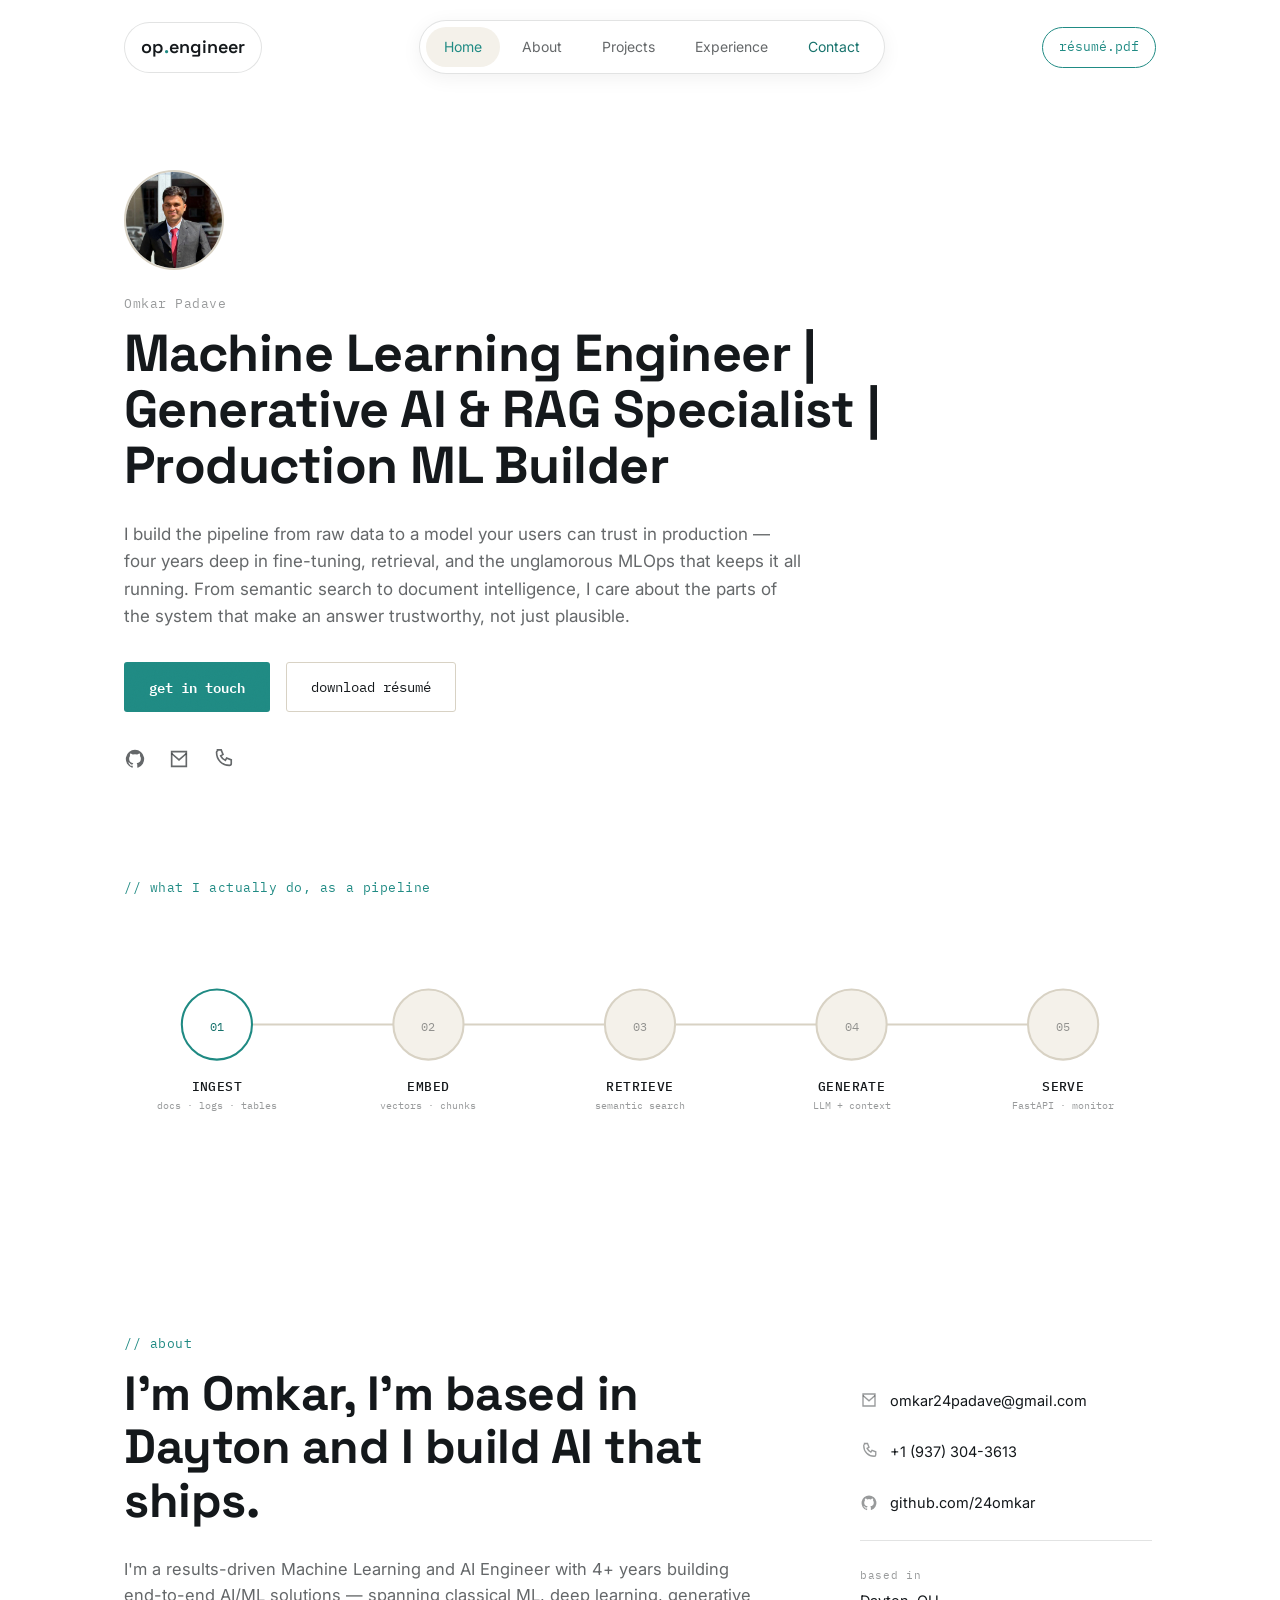
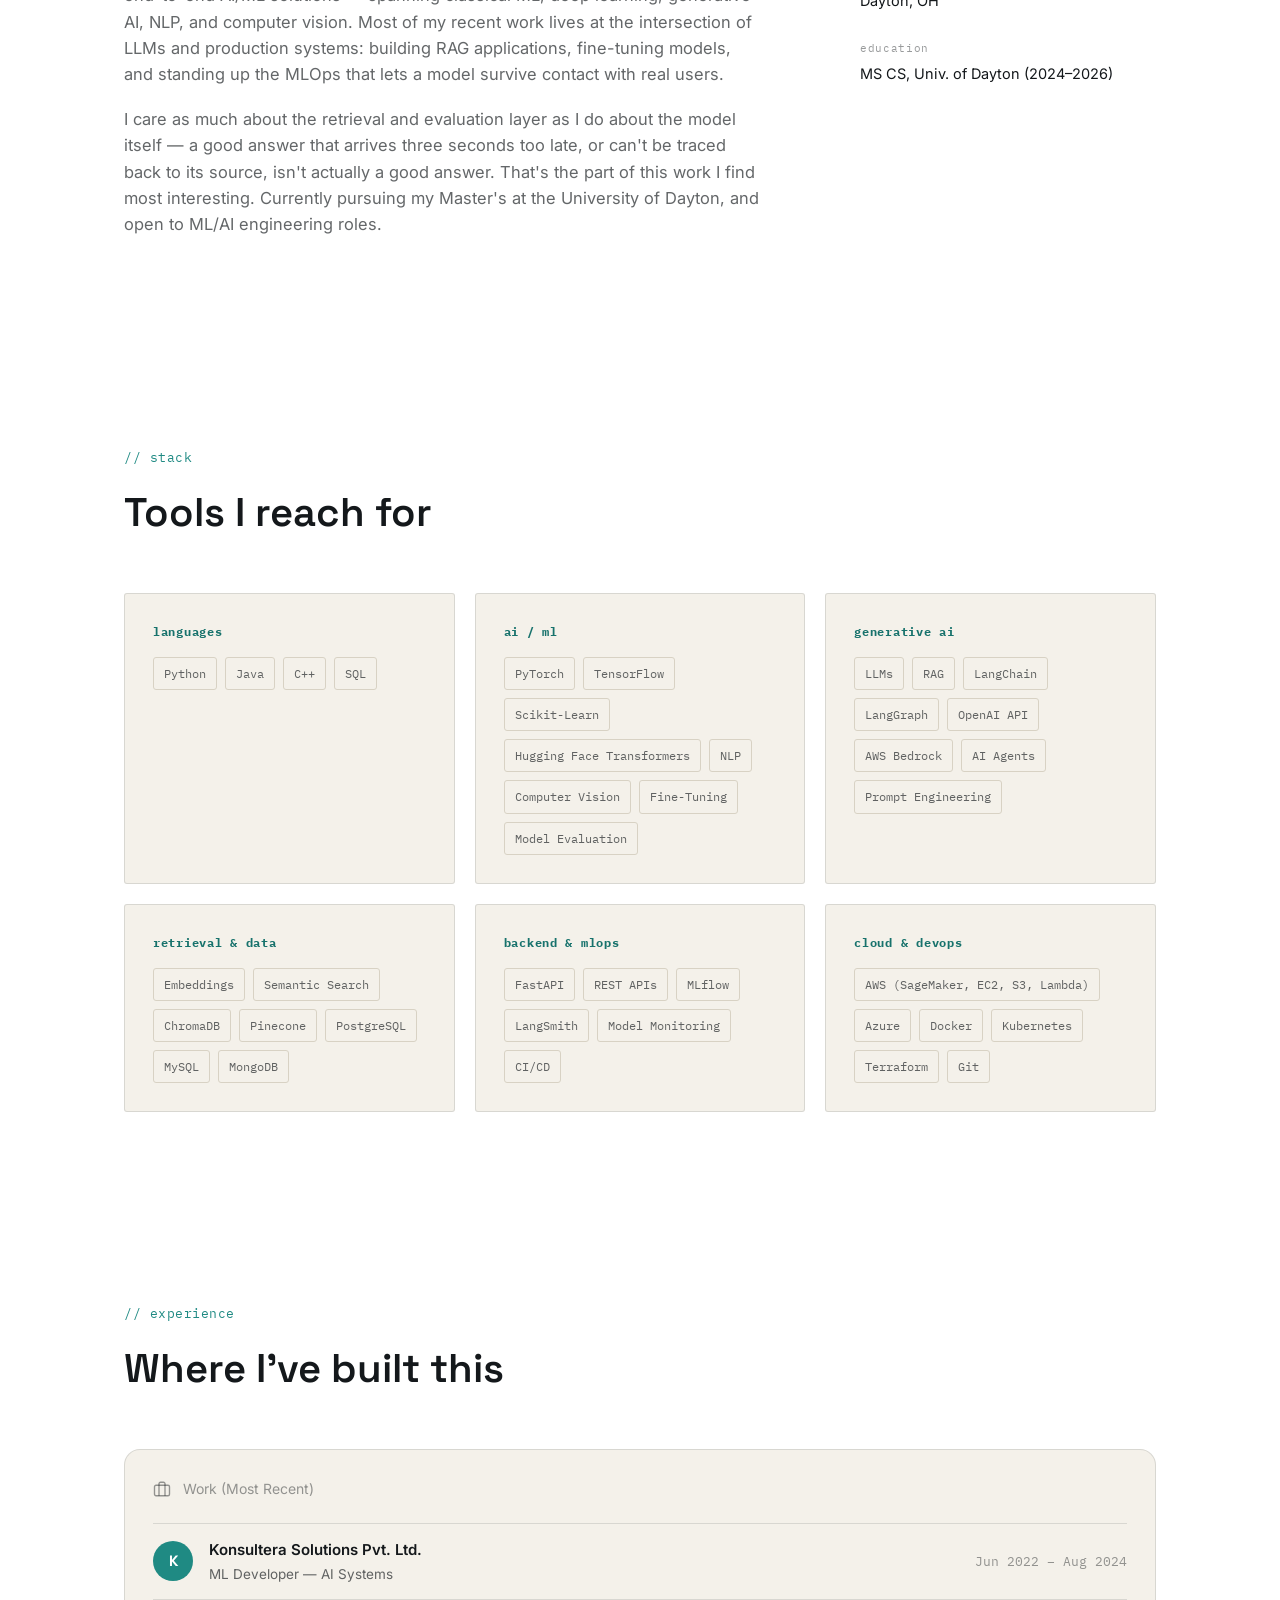
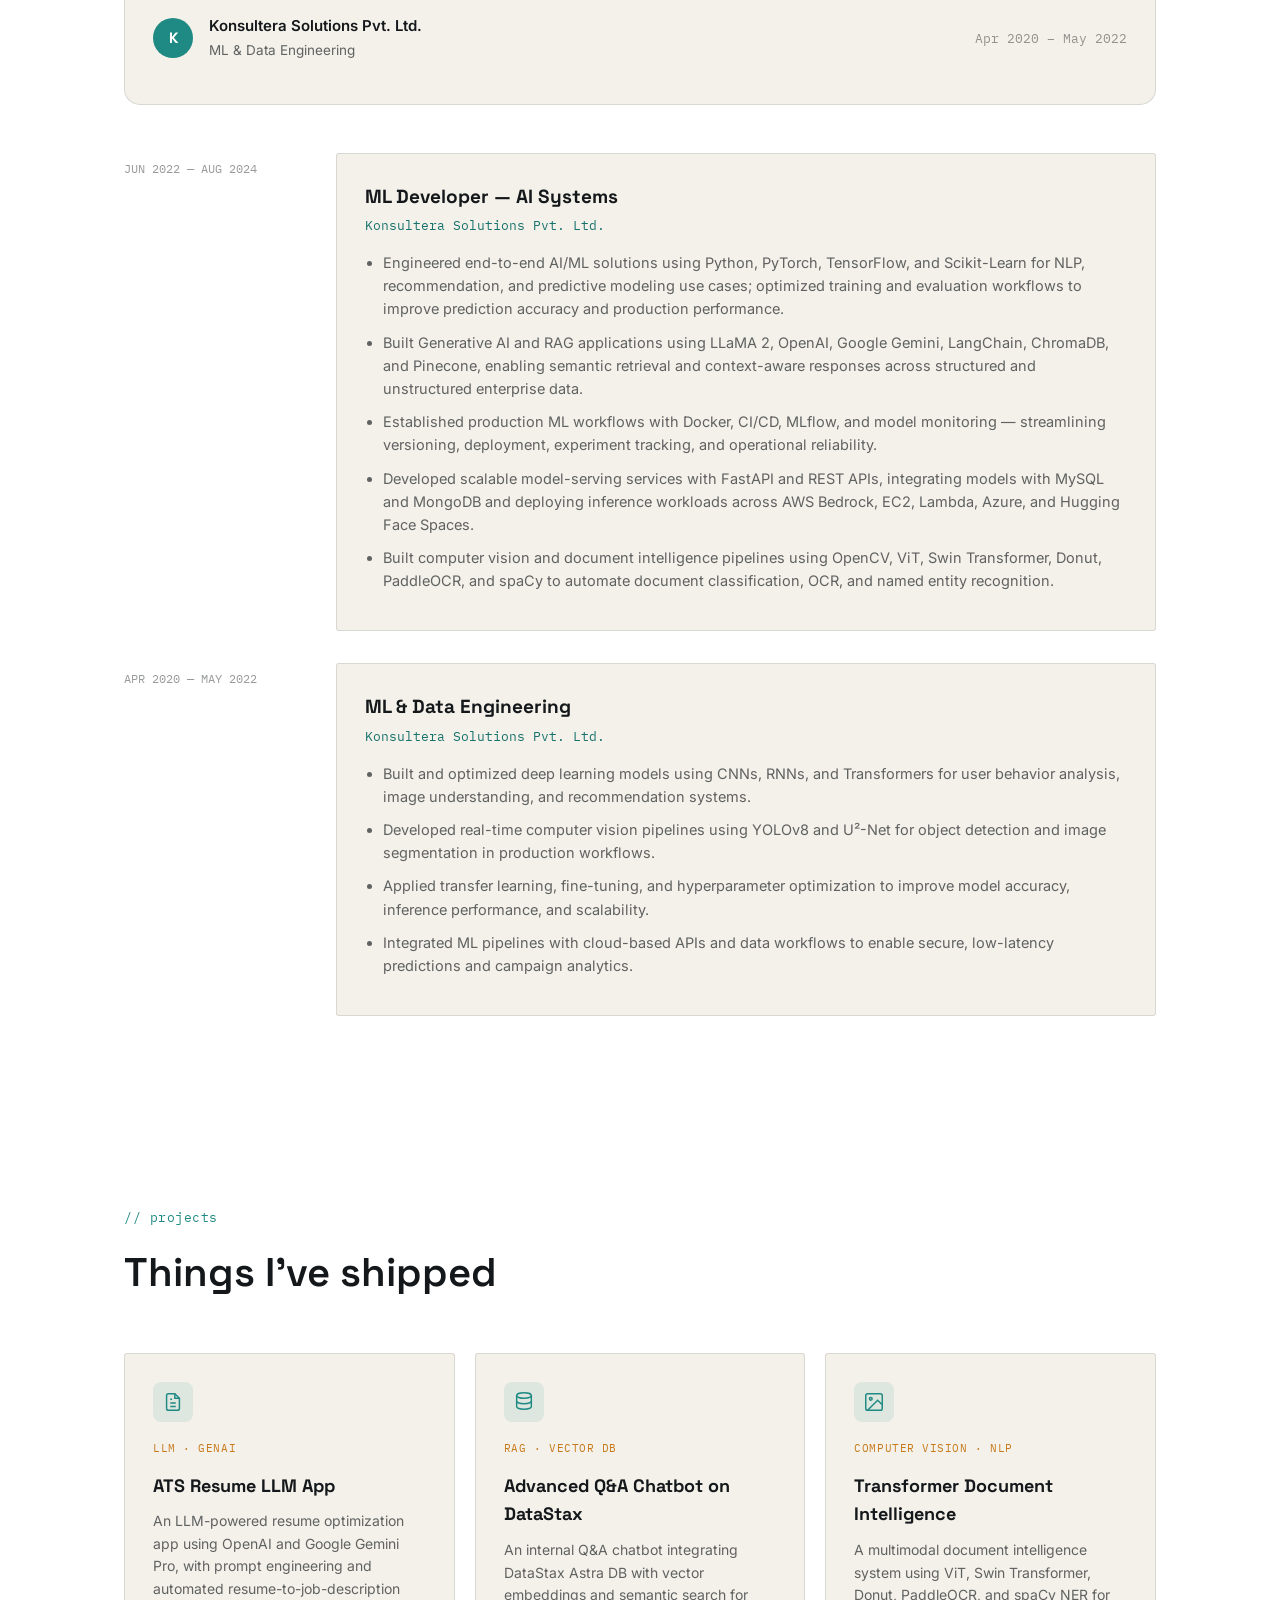
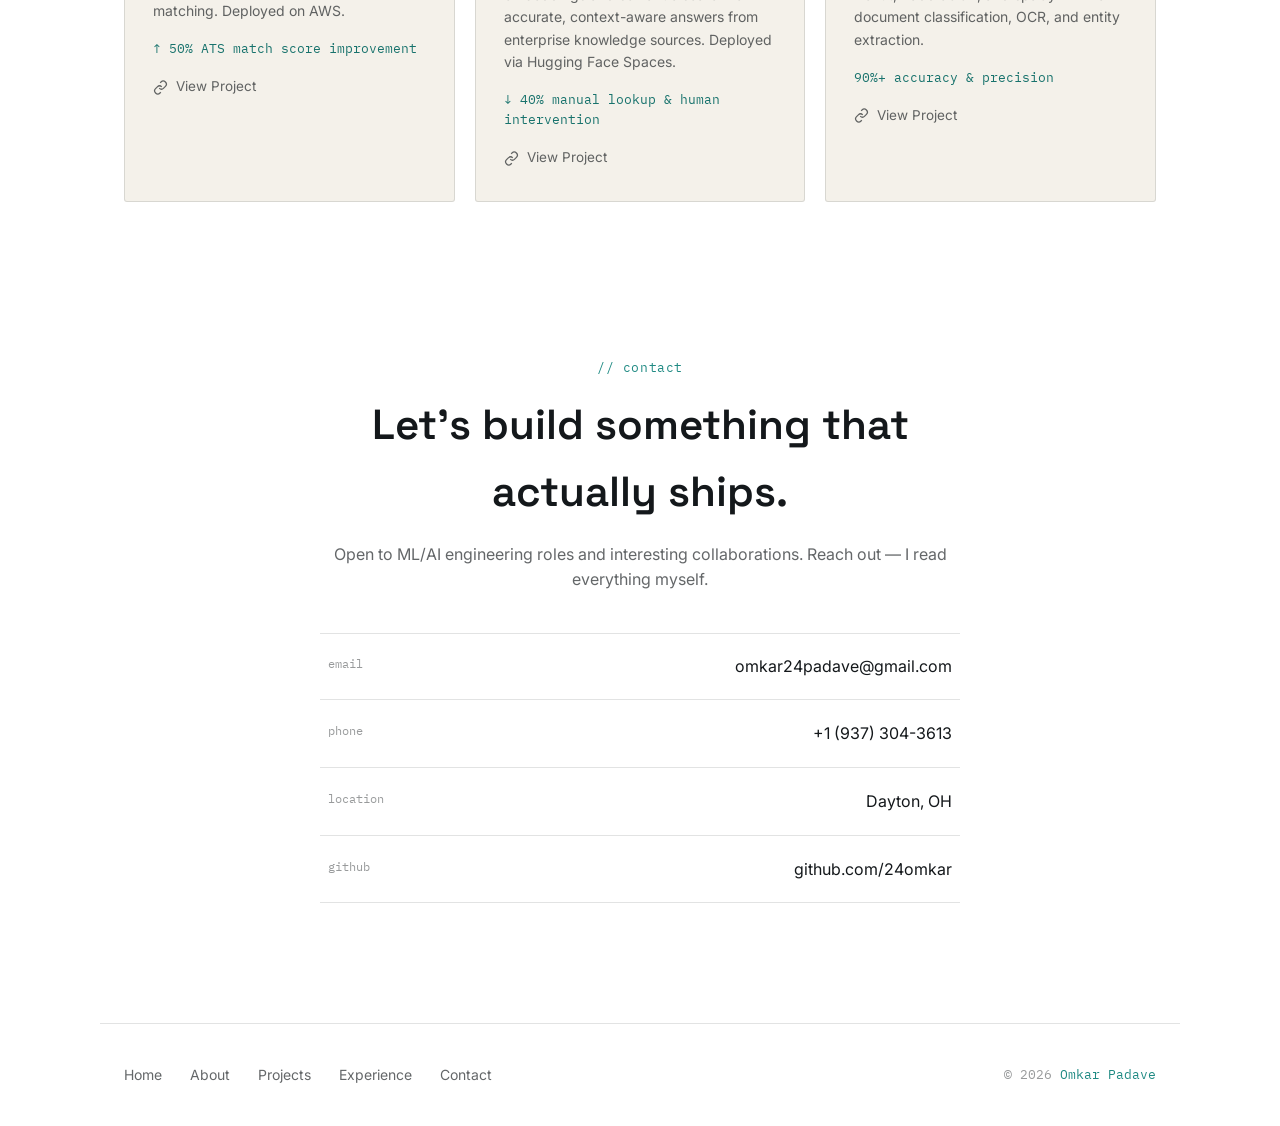
==== index.html @ 77d4c6a8 "Add files via upload" ====
<!DOCTYPE html>
<html lang="en">
<head>
<meta charset="UTF-8">
<meta name="viewport" content="width=device-width, initial-scale=1.0">
<title>Omkar Padave — Machine Learning &amp; AI Engineer</title>
<meta name="description" content="Omkar Padave — ML/AI Engineer specializing in LLMs, RAG, computer vision, and production ML systems.">
<link rel="preconnect" href="https://fonts.googleapis.com">
<link rel="preconnect" href="https://fonts.gstatic.com" crossorigin>
<link href="https://fonts.googleapis.com/css2?family=Space+Grotesk:wght@400;500;600;700&family=IBM+Plex+Mono:wght@400;500;600&family=Inter:wght@400;500;600&display=swap" rel="stylesheet">
<link rel="stylesheet" href="styles.css">
</head>
<body>

<div class="noise"></div>

<header class="nav" id="nav">
  <a href="#top" class="brand">op<span class="brand-dot">.</span>engineer</a>
  <nav class="nav-pill">
    <a href="#top" class="active">Home</a>
    <a href="#about">About</a>
    <a href="#projects">Projects</a>
    <a href="#experience">Experience</a>
    <a href="#contact">Contact</a>
  </nav>
  <a class="nav-cta" href="files/Omkar_Padave_Resume.pdf" target="_blank" rel="noopener">résumé.pdf</a>
  <button class="nav-toggle" id="navToggle" aria-label="Toggle menu">
    <span></span><span></span><span></span>
  </button>
  <div class="nav-mobile-links">
    <a href="#top">Home</a>
    <a href="#about">About</a>
    <a href="#projects">Projects</a>
    <a href="#experience">Experience</a>
    <a href="#contact">Contact</a>
  </div>
</header>

<main id="top">

  <!-- HERO -->
  <section class="hero">
    <img src="Images/profile.jpg" alt="Omkar Padave" class="hero-photo-img">
    <p class="hero-name mono">Omkar Padave</p>
    <h1 class="hero-title-big">Machine Learning Engineer | Generative AI &amp; RAG Specialist | Production ML Builder</h1>
    <p class="hero-desc">I build the pipeline from raw data to a model your users can trust in production — four years deep in fine-tuning, retrieval, and the unglamorous MLOps that keeps it all running. From semantic search to document intelligence, I care about the parts of the system that make an answer trustworthy, not just plausible.</p>
    <div class="hero-actions">
      <a href="#contact" class="btn btn-primary">get in touch</a>
      <a href="files/Omkar_Padave_Resume.pdf" target="_blank" rel="noopener" class="btn btn-ghost">download résumé</a>
    </div>
    <div class="hero-social">
      <a href="https://github.com/24omkar" target="_blank" rel="noopener" aria-label="GitHub">
        <svg viewBox="0 0 24 24" fill="currentColor"><path d="M12 2a10 10 0 0 0-3.16 19.49c.5.09.68-.22.68-.48v-1.7c-2.78.6-3.37-1.34-3.37-1.34-.46-1.16-1.11-1.47-1.11-1.47-.91-.62.07-.61.07-.61 1 .07 1.53 1.03 1.53 1.03.89 1.52 2.34 1.08 2.91.83.09-.65.35-1.08.63-1.33-2.22-.25-4.56-1.11-4.56-4.94 0-1.09.39-1.98 1.03-2.68-.1-.25-.45-1.27.1-2.65 0 0 .84-.27 2.75 1.02a9.6 9.6 0 0 1 5 0c1.91-1.29 2.75-1.02 2.75-1.02.55 1.38.2 2.4.1 2.65.64.7 1.03 1.59 1.03 2.68 0 3.84-2.34 4.68-4.57 4.93.36.31.68.92.68 1.85v2.74c0 .26.18.58.69.48A10 10 0 0 0 12 2z"/></svg>
      </a>
      <a href="mailto:omkar24padave@gmail.com" aria-label="Email">
        <svg viewBox="0 0 24 24" fill="none" stroke="currentColor" stroke-width="1.8"><path d="M4 4h16v16H4z"/><path d="M4 6l8 7 8-7"/></svg>
      </a>
      <a href="tel:+19373043613" aria-label="Phone">
        <svg viewBox="0 0 24 24" fill="none" stroke="currentColor" stroke-width="1.8"><path d="M6 2h4l2 5-2.5 1.5a11 11 0 0 0 5 5L16 11l5 2v4a2 2 0 0 1-2 2C11 19 5 13 5 5a2 2 0 0 1 1-2z"/></svg>
      </a>
    </div>
  </section>

  <!-- PIPELINE (signature element) -->
  <section class="pipeline" id="pipeline">
    <p class="section-label mono">// what I actually do, as a pipeline</p>
    <div class="pipeline-diagram" id="pipelineDiagram" aria-label="RAG pipeline diagram: Ingest, Embed, Retrieve, Generate, Serve">
      <svg viewBox="0 0 1000 220" class="pipeline-svg" preserveAspectRatio="xMidYMid meet">
        <line x1="90" y1="110" x2="910" y2="110" class="pipeline-track"/>
        <line x1="90" y1="110" x2="910" y2="110" class="pipeline-track-fill" id="trackFill"/>

        <g class="node" data-i="0" transform="translate(90,110)">
          <circle r="34" class="node-circle"/>
          <text class="node-icon" y="6" text-anchor="middle">01</text>
          <text class="node-label mono" y="64" text-anchor="middle">INGEST</text>
          <text class="node-sub mono" y="82" text-anchor="middle">docs · logs · tables</text>
        </g>

        <g class="node" data-i="1" transform="translate(295,110)">
          <circle r="34" class="node-circle"/>
          <text class="node-icon" y="6" text-anchor="middle">02</text>
          <text class="node-label mono" y="64" text-anchor="middle">EMBED</text>
          <text class="node-sub mono" y="82" text-anchor="middle">vectors · chunks</text>
        </g>

        <g class="node" data-i="2" transform="translate(500,110)">
          <circle r="34" class="node-circle"/>
          <text class="node-icon" y="6" text-anchor="middle">03</text>
          <text class="node-label mono" y="64" text-anchor="middle">RETRIEVE</text>
          <text class="node-sub mono" y="82" text-anchor="middle">semantic search</text>
        </g>

        <g class="node" data-i="3" transform="translate(705,110)">
          <circle r="34" class="node-circle"/>
          <text class="node-icon" y="6" text-anchor="middle">04</text>
          <text class="node-label mono" y="64" text-anchor="middle">GENERATE</text>
          <text class="node-sub mono" y="82" text-anchor="middle">LLM + context</text>
        </g>

        <g class="node" data-i="4" transform="translate(910,110)">
          <circle r="34" class="node-circle"/>
          <text class="node-icon" y="6" text-anchor="middle">05</text>
          <text class="node-label mono" y="64" text-anchor="middle">SERVE</text>
          <text class="node-sub mono" y="82" text-anchor="middle">FastAPI · monitor</text>
        </g>

        <circle r="6" class="token" id="tokenDot"/>
      </svg>
    </div>
  </section>

  <!-- ABOUT -->
  <section class="about" id="about">
    <p class="section-label mono">// about</p>
    <div class="about-grid">
      <div class="about-text">
        <h2 class="about-title">I'm Omkar, I'm based in Dayton and I build AI that ships.</h2>
        <p>I'm a results-driven Machine Learning and AI Engineer with 4+ years building end-to-end AI/ML solutions — spanning classical ML, deep learning, generative AI, NLP, and computer vision. Most of my recent work lives at the intersection of LLMs and production systems: building RAG applications, fine-tuning models, and standing up the MLOps that lets a model survive contact with real users.</p>
        <p>I care as much about the retrieval and evaluation layer as I do about the model itself — a good answer that arrives three seconds too late, or can't be traced back to its source, isn't actually a good answer. That's the part of this work I find most interesting. Currently pursuing my Master's at the University of Dayton, and open to ML/AI engineering roles.</p>
      </div>
      <aside class="about-links">
        <a href="mailto:omkar24padave@gmail.com" class="about-link">
          <svg class="about-link-icon" viewBox="0 0 24 24" fill="none" stroke="currentColor" stroke-width="1.8"><path d="M4 4h16v16H4z"/><path d="M4 6l8 7 8-7"/></svg>
          <span>omkar24padave@gmail.com</span>
        </a>
        <a href="tel:+19373043613" class="about-link">
          <svg class="about-link-icon" viewBox="0 0 24 24" fill="none" stroke="currentColor" stroke-width="1.8"><path d="M6 2h4l2 5-2.5 1.5a11 11 0 0 0 5 5L16 11l5 2v4a2 2 0 0 1-2 2C11 19 5 13 5 5a2 2 0 0 1 1-2z"/></svg>
          <span>+1 (937) 304-3613</span>
        </a>
        <a href="https://github.com/24omkar" target="_blank" rel="noopener" class="about-link">
          <svg class="about-link-icon" viewBox="0 0 24 24" fill="currentColor"><path d="M12 2a10 10 0 0 0-3.16 19.49c.5.09.68-.22.68-.48v-1.7c-2.78.6-3.37-1.34-3.37-1.34-.46-1.16-1.11-1.47-1.11-1.47-.91-.62.07-.61.07-.61 1 .07 1.53 1.03 1.53 1.03.89 1.52 2.34 1.08 2.91.83.09-.65.35-1.08.63-1.33-2.22-.25-4.56-1.11-4.56-4.94 0-1.09.39-1.98 1.03-2.68-.1-.25-.45-1.27.1-2.65 0 0 .84-.27 2.75 1.02a9.6 9.6 0 0 1 5 0c1.91-1.29 2.75-1.02 2.75-1.02.55 1.38.2 2.4.1 2.65.64.7 1.03 1.59 1.03 2.68 0 3.84-2.34 4.68-4.57 4.93.36.31.68.92.68 1.85v2.74c0 .26.18.58.69.48A10 10 0 0 0 12 2z"/></svg>
          <span>github.com/24omkar</span>
        </a>
        <div class="about-links-divider"></div>
        <div class="about-link about-link-static">
          <span class="mono card-key">based in</span>
          <span>Dayton, OH</span>
        </div>
        <div class="about-link about-link-static">
          <span class="mono card-key">education</span>
          <span>MS CS, Univ. of Dayton (2024–2026)</span>
        </div>
      </aside>
    </div>
  </section>

  <!-- SKILLS -->
  <section class="skills" id="skills">
    <p class="section-label mono">// stack</p>
    <h2 class="section-title">Tools I reach for</h2>
    <div class="skills-grid">

      <div class="skill-group card">
        <h3 class="mono">languages</h3>
        <div class="tags">
          <span class="tag">Python</span><span class="tag">Java</span><span class="tag">C++</span><span class="tag">SQL</span>
        </div>
      </div>

      <div class="skill-group card">
        <h3 class="mono">ai / ml</h3>
        <div class="tags">
          <span class="tag">PyTorch</span><span class="tag">TensorFlow</span><span class="tag">Scikit-Learn</span>
          <span class="tag">Hugging Face Transformers</span><span class="tag">NLP</span><span class="tag">Computer Vision</span>
          <span class="tag">Fine-Tuning</span><span class="tag">Model Evaluation</span>
        </div>
      </div>

      <div class="skill-group card">
        <h3 class="mono">generative ai</h3>
        <div class="tags">
          <span class="tag">LLMs</span><span class="tag">RAG</span><span class="tag">LangChain</span><span class="tag">LangGraph</span>
          <span class="tag">OpenAI API</span><span class="tag">AWS Bedrock</span><span class="tag">AI Agents</span><span class="tag">Prompt Engineering</span>
        </div>
      </div>

      <div class="skill-group card">
        <h3 class="mono">retrieval &amp; data</h3>
        <div class="tags">
          <span class="tag">Embeddings</span><span class="tag">Semantic Search</span><span class="tag">ChromaDB</span>
          <span class="tag">Pinecone</span><span class="tag">PostgreSQL</span><span class="tag">MySQL</span><span class="tag">MongoDB</span>
        </div>
      </div>

      <div class="skill-group card">
        <h3 class="mono">backend &amp; mlops</h3>
        <div class="tags">
          <span class="tag">FastAPI</span><span class="tag">REST APIs</span><span class="tag">MLflow</span>
          <span class="tag">LangSmith</span><span class="tag">Model Monitoring</span><span class="tag">CI/CD</span>
        </div>
      </div>

      <div class="skill-group card">
        <h3 class="mono">cloud &amp; devops</h3>
        <div class="tags">
          <span class="tag">AWS (SageMaker, EC2, S3, Lambda)</span><span class="tag">Azure</span>
          <span class="tag">Docker</span><span class="tag">Kubernetes</span><span class="tag">Terraform</span><span class="tag">Git</span>
        </div>
      </div>

    </div>
  </section>

  <!-- EXPERIENCE -->
  <section class="experience" id="experience">
    <p class="section-label mono">// experience</p>
    <h2 class="section-title">Where I've built this</h2>

    <div class="work-card">
      <div class="work-card-header">
        <svg viewBox="0 0 24 24" fill="none" stroke="currentColor" stroke-width="1.8"><rect x="2" y="7" width="20" height="14" rx="2"/><path d="M16 21V5a2 2 0 0 0-2-2h-4a2 2 0 0 0-2 2v16"/></svg>
        <span>Work (Most Recent)</span>
      </div>
      <div class="work-row">
        <div class="work-logo">K</div>
        <div class="work-info">
          <h4>Konsultera Solutions Pvt. Ltd.</h4>
          <p>ML Developer — AI Systems</p>
        </div>
        <div class="work-date mono">Jun 2022 – Aug 2024</div>
      </div>
      <div class="work-row">
        <div class="work-logo">K</div>
        <div class="work-info">
          <h4>Konsultera Solutions Pvt. Ltd.</h4>
          <p>ML &amp; Data Engineering</p>
        </div>
        <div class="work-date mono">Apr 2020 – May 2022</div>
      </div>
    </div>

    <div class="timeline">
      <div class="timeline-item">
        <div class="timeline-date mono">JUN 2022 — AUG 2024</div>
        <div class="timeline-content card">
          <h3>ML Developer — AI Systems</h3>
          <p class="timeline-org mono">Konsultera Solutions Pvt. Ltd.</p>
          <ul>
            <li>Engineered end-to-end AI/ML solutions using Python, PyTorch, TensorFlow, and Scikit-Learn for NLP, recommendation, and predictive modeling use cases; optimized training and evaluation workflows to improve prediction accuracy and production performance.</li>
            <li>Built Generative AI and RAG applications using LLaMA 2, OpenAI, Google Gemini, LangChain, ChromaDB, and Pinecone, enabling semantic retrieval and context-aware responses across structured and unstructured enterprise data.</li>
            <li>Established production ML workflows with Docker, CI/CD, MLflow, and model monitoring — streamlining versioning, deployment, experiment tracking, and operational reliability.</li>
            <li>Developed scalable model-serving services with FastAPI and REST APIs, integrating models with MySQL and MongoDB and deploying inference workloads across AWS Bedrock, EC2, Lambda, Azure, and Hugging Face Spaces.</li>
            <li>Built computer vision and document intelligence pipelines using OpenCV, ViT, Swin Transformer, Donut, PaddleOCR, and spaCy to automate document classification, OCR, and named entity recognition.</li>
          </ul>
        </div>
      </div>

      <div class="timeline-item">
        <div class="timeline-date mono">APR 2020 — MAY 2022</div>
        <div class="timeline-content card">
          <h3>ML &amp; Data Engineering</h3>
          <p class="timeline-org mono">Konsultera Solutions Pvt. Ltd.</p>
          <ul>
            <li>Built and optimized deep learning models using CNNs, RNNs, and Transformers for user behavior analysis, image understanding, and recommendation systems.</li>
            <li>Developed real-time computer vision pipelines using YOLOv8 and U²-Net for object detection and image segmentation in production workflows.</li>
            <li>Applied transfer learning, fine-tuning, and hyperparameter optimization to improve model accuracy, inference performance, and scalability.</li>
            <li>Integrated ML pipelines with cloud-based APIs and data workflows to enable secure, low-latency predictions and campaign analytics.</li>
          </ul>
        </div>
      </div>
    </div>
  </section>


  <!-- PROJECTS -->
  <section class="projects" id="projects">
    <p class="section-label mono">// projects</p>
    <h2 class="section-title">Things I've shipped</h2>

    <div class="project-grid">
      <div class="project-card card">
        <div class="project-icon">
          <svg viewBox="0 0 24 24" fill="none" stroke="currentColor" stroke-width="1.6"><path d="M14 3H7a2 2 0 0 0-2 2v14a2 2 0 0 0 2 2h10a2 2 0 0 0 2-2V8z"/><path d="M14 3v5h5"/><path d="M9 13h6M9 17h6M9 9h2"/></svg>
        </div>
        <p class="project-tag mono">LLM · GENAI</p>
        <h3>ATS Resume LLM App</h3>
        <p>An LLM-powered resume optimization app using OpenAI and Google Gemini Pro, with prompt engineering and automated resume-to-job-description matching. Deployed on AWS.</p>
        <p class="project-impact mono">↑ 50% ATS match score improvement</p>
        <a href="https://github.com/24omkar/ATS-System" target="_blank" rel="noopener" class="project-link">
          <svg class="project-link-icon" viewBox="0 0 24 24" fill="none" stroke="currentColor" stroke-width="2"><path d="M10 13a5 5 0 0 0 7.07 0l2.83-2.83a5 5 0 0 0-7.07-7.07L11.5 4.5"/><path d="M14 11a5 5 0 0 0-7.07 0L4.1 13.83a5 5 0 0 0 7.07 7.07l1.36-1.36"/></svg>
          <span>View Project</span>
        </a>
      </div>

      <div class="project-card card">
        <div class="project-icon">
          <svg viewBox="0 0 24 24" fill="none" stroke="currentColor" stroke-width="1.6"><ellipse cx="12" cy="5" rx="8" ry="3"/><path d="M4 5v6c0 1.66 3.58 3 8 3s8-1.34 8-3V5"/><path d="M4 11v6c0 1.66 3.58 3 8 3s8-1.34 8-3v-6"/></svg>
        </div>
        <p class="project-tag mono">RAG · VECTOR DB</p>
        <h3>Advanced Q&amp;A Chatbot on DataStax</h3>
        <p>An internal Q&amp;A chatbot integrating DataStax Astra DB with vector embeddings and semantic search for accurate, context-aware answers from enterprise knowledge sources. Deployed via Hugging Face Spaces.</p>
        <p class="project-impact mono">↓ 40% manual lookup &amp; human intervention</p>
        <a href="https://github.com/24omkar" target="_blank" rel="noopener" class="project-link">
          <svg class="project-link-icon" viewBox="0 0 24 24" fill="none" stroke="currentColor" stroke-width="2"><path d="M10 13a5 5 0 0 0 7.07 0l2.83-2.83a5 5 0 0 0-7.07-7.07L11.5 4.5"/><path d="M14 11a5 5 0 0 0-7.07 0L4.1 13.83a5 5 0 0 0 7.07 7.07l1.36-1.36"/></svg>
          <span>View Project</span>
        </a>
      </div>

      <div class="project-card card">
        <div class="project-icon">
          <svg viewBox="0 0 24 24" fill="none" stroke="currentColor" stroke-width="1.6"><rect x="3" y="3" width="18" height="18" rx="2"/><circle cx="8.5" cy="8.5" r="1.5"/><path d="M21 15l-5-5L5 21"/></svg>
        </div>
        <p class="project-tag mono">COMPUTER VISION · NLP</p>
        <h3>Transformer Document Intelligence</h3>
        <p>A multimodal document intelligence system using ViT, Swin Transformer, Donut, PaddleOCR, and spaCy NER for document classification, OCR, and entity extraction.</p>
        <p class="project-impact mono">90%+ accuracy &amp; precision</p>
        <a href="https://github.com/24omkar" target="_blank" rel="noopener" class="project-link">
          <svg class="project-link-icon" viewBox="0 0 24 24" fill="none" stroke="currentColor" stroke-width="2"><path d="M10 13a5 5 0 0 0 7.07 0l2.83-2.83a5 5 0 0 0-7.07-7.07L11.5 4.5"/><path d="M14 11a5 5 0 0 0-7.07 0L4.1 13.83a5 5 0 0 0 7.07 7.07l1.36-1.36"/></svg>
          <span>View Project</span>
        </a>
      </div>
    </div>
  </section>

  <!-- CONTACT -->
  <section class="contact" id="contact">
    <div class="contact-inner">
      <p class="section-label mono">// contact</p>
      <h2 class="contact-title">Let's build something that actually ships.</h2>
      <p class="contact-desc">Open to ML/AI engineering roles and interesting collaborations. Reach out — I read everything myself.</p>
      <div class="contact-links">
        <a href="mailto:omkar24padave@gmail.com" class="contact-link">
          <span class="mono">email</span>
          <span>omkar24padave@gmail.com</span>
        </a>
        <a href="tel:+19373043613" class="contact-link">
          <span class="mono">phone</span>
          <span>+1 (937) 304-3613</span>
        </a>
        <a href="#" class="contact-link">
          <span class="mono">location</span>
          <span>Dayton, OH</span>
        </a>
        <a href="https://github.com/24omkar" target="_blank" rel="noopener" class="contact-link">
          <span class="mono">github</span>
          <span>github.com/24omkar</span>
        </a>
      </div>
    </div>
  </section>

</main>

<footer class="footer">
  <nav class="footer-links">
    <a href="#top">Home</a>
    <a href="#about">About</a>
    <a href="#projects">Projects</a>
    <a href="#experience">Experience</a>
    <a href="#contact">Contact</a>
  </nav>
  <p class="mono footer-copy">© 2026 <a href="#top">Omkar Padave</a></p>
</footer>

<script src="script.js"></script>
</body>
</html>
---- styles.css ----
/* ===========================================================
   Omkar Padave — Portfolio
   Design language: "model card" — research-doc structure,
   monospace data labels, ink/paper palette, one signal accent.
   =========================================================== */

:root {
  --ink: #FFFFFF;
  --ink-soft: #F4F1EA;
  --paper: #14181B;
  --paper-dim: #EAE4D6;
  --line: #D8D2C4;
  --line-soft: rgba(20, 24, 27, 0.12);
  --signal: #1F8A83;
  --signal-bright: #17726C;
  --amber: #C6791A;
  --text-dim: rgba(20, 24, 27, 0.66);
  --text-dimmer: rgba(20, 24, 27, 0.44);

  --font-display: 'Space Grotesk', sans-serif;
  --font-body: 'Inter', sans-serif;
  --font-mono: 'IBM Plex Mono', monospace;

  --max: 1080px;
  --radius: 3px;
}

* { box-sizing: border-box; margin: 0; padding: 0; }

html { scroll-behavior: smooth; }

@media (prefers-reduced-motion: reduce) {
  html { scroll-behavior: auto; }
  * { animation-duration: 0.01ms !important; animation-iteration-count: 1 !important; transition-duration: 0.01ms !important; }
}

body {
  background: var(--ink);
  color: var(--paper);
  font-family: var(--font-body);
  font-size: 16px;
  line-height: 1.6;
  -webkit-font-smoothing: antialiased;
  overflow-x: hidden;
}

.mono { font-family: var(--font-mono); }

a { color: inherit; text-decoration: none; }

::selection { background: var(--signal); color: var(--ink); }

/* subtle grain texture */
.noise {
  position: fixed; inset: 0; pointer-events: none; z-index: 999;
  opacity: 0.035; mix-blend-mode: overlay;
  background-image: url("data:image/svg+xml,%3Csvg xmlns='http://www.w3.org/2000/svg' width='120' height='120'%3E%3Cfilter id='n'%3E%3CfeTurbulence type='fractalNoise' baseFrequency='0.9' numOctaves='2' stitchTiles='stitch'/%3E%3C/filter%3E%3Crect width='100%25' height='100%25' filter='url(%23n)'/%3E%3C/svg%3E");
}

/* ---------- layout helpers ---------- */
section { padding: 96px 24px; max-width: var(--max); margin: 0 auto; }
.section-label { color: var(--signal); letter-spacing: 0.04em; font-size: 13px; margin-bottom: 12px; }
.section-title { font-family: var(--font-display); font-size: clamp(28px, 4vw, 40px); font-weight: 600; margin-bottom: 48px; max-width: 640px; }

.card {
  background: var(--ink-soft);
  border: 1px solid var(--line-soft);
  border-radius: var(--radius);
  padding: 28px;
}

/* ---------- nav ---------- */
.nav {
  position: fixed; top: 20px; left: 0; right: 0; z-index: 100;
  display: flex; align-items: center; justify-content: space-between;
  max-width: var(--max); margin: 0 auto; padding: 0 24px;
}
.brand { font-family: var(--font-display); font-weight: 600; font-size: 18px;
  background: var(--ink); padding: 10px 16px; border-radius: 999px; border: 1px solid var(--line-soft);
}
.brand-dot { color: var(--signal); }
.nav-pill {
  display: flex; gap: 4px; background: var(--ink); border: 1px solid var(--line-soft);
  padding: 6px; border-radius: 999px; box-shadow: 0 4px 20px rgba(0,0,0,0.06);
}
.nav-pill a {
  font-family: var(--font-body); font-size: 14px; color: var(--text-dim);
  padding: 9px 18px; border-radius: 999px; transition: background 0.2s, color 0.2s;
}
.nav-pill a:hover { color: var(--paper); }
.nav-pill a.active { background: var(--ink-soft); color: var(--signal); }
.nav-cta {
  font-family: var(--font-mono); font-size: 13px;
  border: 1px solid var(--signal); color: var(--signal);
  padding: 9px 16px; border-radius: 999px;
  transition: background 0.2s, color 0.2s;
  background: var(--ink);
}
.nav-cta:hover { background: var(--signal); color: var(--ink); }
.nav-toggle { display: none; flex-direction: column; gap: 4px; background: var(--ink); border: 1px solid var(--line-soft); cursor: pointer; padding: 12px; border-radius: 999px; }
.nav-toggle span { width: 20px; height: 2px; background: var(--paper); display: block; }
.nav-mobile-links { display: none; }

/* ---------- hero ---------- */
.hero { padding-top: 170px; padding-bottom: 60px; }
.hero-photo-img {
  width: 100px; height: 100px; border-radius: 50%; object-fit: cover;
  border: 2px solid var(--line); display: block; margin-bottom: 24px;
}
.hero-name { color: var(--text-dimmer); font-size: 13px; margin-bottom: 10px; letter-spacing: 0.04em; }
.hero-title-big {
  font-family: var(--font-display); font-weight: 700;
  font-size: clamp(30px, 5vw, 52px); line-height: 1.08; letter-spacing: -0.01em;
  margin-bottom: 28px; max-width: 780px;
}
.hero-desc { max-width: 680px; color: var(--text-dim); font-size: 17px; margin-bottom: 32px; }
.hero-actions { display: flex; gap: 16px; margin-bottom: 36px; flex-wrap: wrap; }
.hero-social { display: flex; gap: 22px; }
.hero-social a { color: var(--text-dim); transition: color 0.2s, transform 0.2s; }
.hero-social a:hover { color: var(--signal); transform: translateY(-2px); }
.hero-social svg { width: 22px; height: 22px; }
.btn {
  font-family: var(--font-mono); font-size: 14px; padding: 13px 24px; border-radius: var(--radius);
  border: 1px solid transparent; transition: all 0.2s;
}
.btn-primary { background: var(--signal); color: var(--ink); font-weight: 600; }
.btn-primary:hover { background: var(--signal-bright); transform: translateY(-1px); }
.btn-ghost { border-color: var(--line); color: var(--paper); }
.btn-ghost:hover { border-color: var(--paper); }
.hero-meta { color: var(--text-dimmer); font-size: 13px; display: flex; gap: 10px; flex-wrap: wrap; }
.sep { color: var(--line); }

/* ---------- pipeline (signature element) ---------- */
.pipeline { padding-top: 40px; padding-bottom: 100px; }
.pipeline-diagram { overflow-x: auto; }
.pipeline-svg { width: 100%; min-width: 640px; height: auto; display: block; }
.pipeline-track { stroke: var(--line); stroke-width: 2; }
.pipeline-track-fill {
  stroke: var(--signal); stroke-width: 2;
  stroke-dasharray: 820; stroke-dashoffset: 820;
  animation: draw 3.5s ease-in-out infinite;
}
@keyframes draw {
  0% { stroke-dashoffset: 820; }
  45% { stroke-dashoffset: 0; }
  75% { stroke-dashoffset: 0; }
  100% { stroke-dashoffset: -820; }
}
.node-circle { fill: var(--ink-soft); stroke: var(--line); stroke-width: 2; transition: stroke 0.3s, fill 0.3s; }
.node.active .node-circle { stroke: var(--signal); fill: var(--ink); }
.node-icon { fill: var(--text-dimmer); font-family: var(--font-mono); font-size: 12px; }
.node.active .node-icon { fill: var(--signal-bright); }
.node-label { fill: var(--paper); font-size: 13px; font-weight: 500; letter-spacing: 0.03em; }
.node-sub { fill: var(--text-dimmer); font-size: 10px; }
.token { fill: var(--amber); opacity: 0; }
#tokenDot { animation: tokenMove 3.5s ease-in-out infinite; }
@keyframes tokenMove {
  0% { opacity: 0; transform: translateX(0); }
  4% { opacity: 1; }
  45% { transform: translateX(820px); opacity: 1; }
  50% { opacity: 0; }
  100% { opacity: 0; transform: translateX(820px); }
}

/* ---------- about ---------- */
.about-grid { display: grid; grid-template-columns: 1fr 300px; gap: 64px; align-items: start; }
.about-title {
  font-family: var(--font-display); font-weight: 700;
  font-size: clamp(30px, 4.4vw, 48px); line-height: 1.12; letter-spacing: -0.01em;
  margin-bottom: 28px; max-width: 720px;
}
.about-text p { color: var(--text-dim); margin-bottom: 18px; max-width: 640px; font-size: 16.5px; }
.about-links { display: flex; flex-direction: column; gap: 4px; padding-top: 10px; }
.about-link {
  display: flex; align-items: center; gap: 12px;
  padding: 12px 4px; font-size: 14.5px; color: var(--paper);
  transition: color 0.2s, gap 0.2s;
}
.about-link:hover { color: var(--signal); gap: 16px; }
.about-link-icon { width: 18px; height: 18px; flex-shrink: 0; color: var(--text-dimmer); }
.about-link:hover .about-link-icon { color: var(--signal); }
.about-links-divider { height: 1px; background: var(--line-soft); margin: 10px 4px; }
.about-link-static { flex-direction: column; align-items: flex-start; gap: 4px; cursor: default; }
.about-link-static:hover { color: var(--paper); }
.about-link-static .card-key { color: var(--text-dimmer); font-size: 11px; letter-spacing: 0.06em; }

/* ---------- skills ---------- */
.skills-grid { display: grid; grid-template-columns: repeat(3, 1fr); gap: 20px; }
.skill-group h3 { color: var(--signal-bright); font-size: 12px; letter-spacing: 0.06em; margin-bottom: 16px; }
.tags { display: flex; flex-wrap: wrap; gap: 8px; }
.tag {
  font-family: var(--font-mono); font-size: 12px; color: var(--text-dim);
  border: 1px solid var(--line); padding: 6px 10px; border-radius: var(--radius);
}

/* ---------- work summary card ---------- */
.work-card {
  background: var(--ink-soft); border: 1px solid var(--line-soft); border-radius: 16px;
  padding: 28px; margin-bottom: 48px;
}
.work-card-header {
  display: flex; align-items: center; gap: 12px; margin-bottom: 22px;
  color: var(--text-dimmer); font-size: 14px;
}
.work-card-header svg { width: 18px; height: 18px; }
.work-row {
  display: flex; align-items: center; gap: 16px; padding: 14px 0;
  border-top: 1px solid var(--line-soft);
}
.work-row:first-of-type { border-top: none; }
.work-logo {
  width: 40px; height: 40px; border-radius: 50%; background: var(--signal); color: var(--ink);
  display: flex; align-items: center; justify-content: center;
  font-family: var(--font-display); font-weight: 700; font-size: 15px; flex-shrink: 0;
}
.work-info { flex: 1; min-width: 0; }
.work-info h4 { font-size: 15px; font-weight: 600; margin-bottom: 2px; }
.work-info p { color: var(--text-dim); font-size: 13.5px; }
.work-date { color: var(--text-dimmer); font-size: 12.5px; white-space: nowrap; }

/* ---------- timeline ---------- */
.timeline { display: flex; flex-direction: column; gap: 32px; }
.timeline-item { display: grid; grid-template-columns: 180px 1fr; gap: 32px; }
.timeline-date { color: var(--text-dimmer); font-size: 12px; padding-top: 6px; }
.timeline-content h3 { font-family: var(--font-display); font-size: 19px; margin-bottom: 4px; }
.timeline-org { color: var(--signal-bright); font-size: 13px; margin-bottom: 14px; }
.timeline-content ul { padding-left: 18px; color: var(--text-dim); }
.timeline-content li { margin-bottom: 10px; font-size: 14.5px; }

/* ---------- projects ---------- */
.project-grid { display: grid; grid-template-columns: repeat(3, 1fr); gap: 20px; }
.project-tag { color: var(--amber); font-size: 11px; letter-spacing: 0.05em; margin-bottom: 14px; }
.project-icon {
  width: 40px; height: 40px; margin-bottom: 18px;
  display: flex; align-items: center; justify-content: center;
  color: var(--signal); background: rgba(31, 138, 131, 0.1);
  border-radius: 8px;
}
.project-icon svg { width: 22px; height: 22px; }
.project-card h3 { font-family: var(--font-display); font-size: 18px; margin-bottom: 10px; }
.project-card p:not(.project-tag):not(.project-impact) { color: var(--text-dim); font-size: 14px; margin-bottom: 16px; }
.project-impact { color: var(--signal-bright); font-size: 12.5px; }
.project-link {
  display: inline-flex; align-items: center; gap: 8px;
  margin-top: 18px; font-size: 13.5px; color: var(--text-dim);
  transition: color 0.2s, gap 0.2s;
}
.project-link:hover { color: var(--signal); gap: 11px; }
.project-link-icon { width: 15px; height: 15px; flex-shrink: 0; }

/* ---------- contact ---------- */
.contact { text-align: center; padding-top: 60px; padding-bottom: 120px; }
.contact-inner { max-width: 640px; margin: 0 auto; }
.contact .section-label { justify-content: center; display: flex; }
.contact-title { font-family: var(--font-display); font-size: clamp(28px, 4vw, 42px); font-weight: 600; margin-bottom: 16px; }
.contact-desc { color: var(--text-dim); margin-bottom: 40px; }
.contact-links { display: flex; flex-direction: column; gap: 1px; border-top: 1px solid var(--line-soft); }
.contact-link {
  display: flex; justify-content: space-between; padding: 20px 8px;
  border-bottom: 1px solid var(--line-soft); transition: color 0.2s, padding-left 0.2s;
}
.contact-link span:first-child { color: var(--text-dimmer); font-size: 12px; }
.contact-link span:last-child { font-size: 16px; }
.contact-link:hover { color: var(--signal-bright); padding-left: 16px; }

/* ---------- footer ---------- */
.footer {
  max-width: var(--max); margin: 0 auto; padding: 40px 24px;
  border-top: 1px solid var(--line-soft);
  display: flex; align-items: center; justify-content: space-between; flex-wrap: wrap; gap: 20px;
}
.footer-links { display: flex; gap: 28px; flex-wrap: wrap; }
.footer-links a { font-size: 14px; color: var(--text-dim); transition: color 0.2s; }
.footer-links a:hover { color: var(--signal); }
.footer-copy { color: var(--text-dimmer); font-size: 13px; }
.footer-copy a { color: var(--signal); }

/* ---------- reveal-on-scroll ---------- */
.reveal { opacity: 0; transform: translateY(16px); transition: opacity 0.6s ease, transform 0.6s ease; }
.reveal.in { opacity: 1; transform: translateY(0); }

/* ---------- focus ---------- */
a:focus-visible, button:focus-visible {
  outline: 2px solid var(--signal-bright); outline-offset: 3px;
}

/* ---------- responsive ---------- */
@media (max-width: 860px) {
  .about-grid, .timeline-item { grid-template-columns: 1fr; }
  .skills-grid, .project-grid { grid-template-columns: 1fr 1fr; }
}

@media (max-width: 640px) {
  .nav-pill, .nav-cta { display: none; }
  .nav-toggle { display: flex; }
  .nav.open .nav-mobile-links {
    display: flex; flex-direction: column; position: absolute; top: 60px; left: 20px; right: 20px;
    background: var(--ink); padding: 16px; gap: 4px; border: 1px solid var(--line-soft); border-radius: 16px;
    box-shadow: 0 8px 24px rgba(0,0,0,0.08);
  }
  .nav-mobile-links a { padding: 12px 14px; border-radius: 10px; color: var(--text-dim); }
  .nav-mobile-links a:hover { background: var(--ink-soft); color: var(--signal); }
  section { padding: 64px 20px; }
  .hero { padding-top: 120px; }
  .skills-grid, .project-grid { grid-template-columns: 1fr; }
  .footer { flex-direction: column; align-items: flex-start; }
}
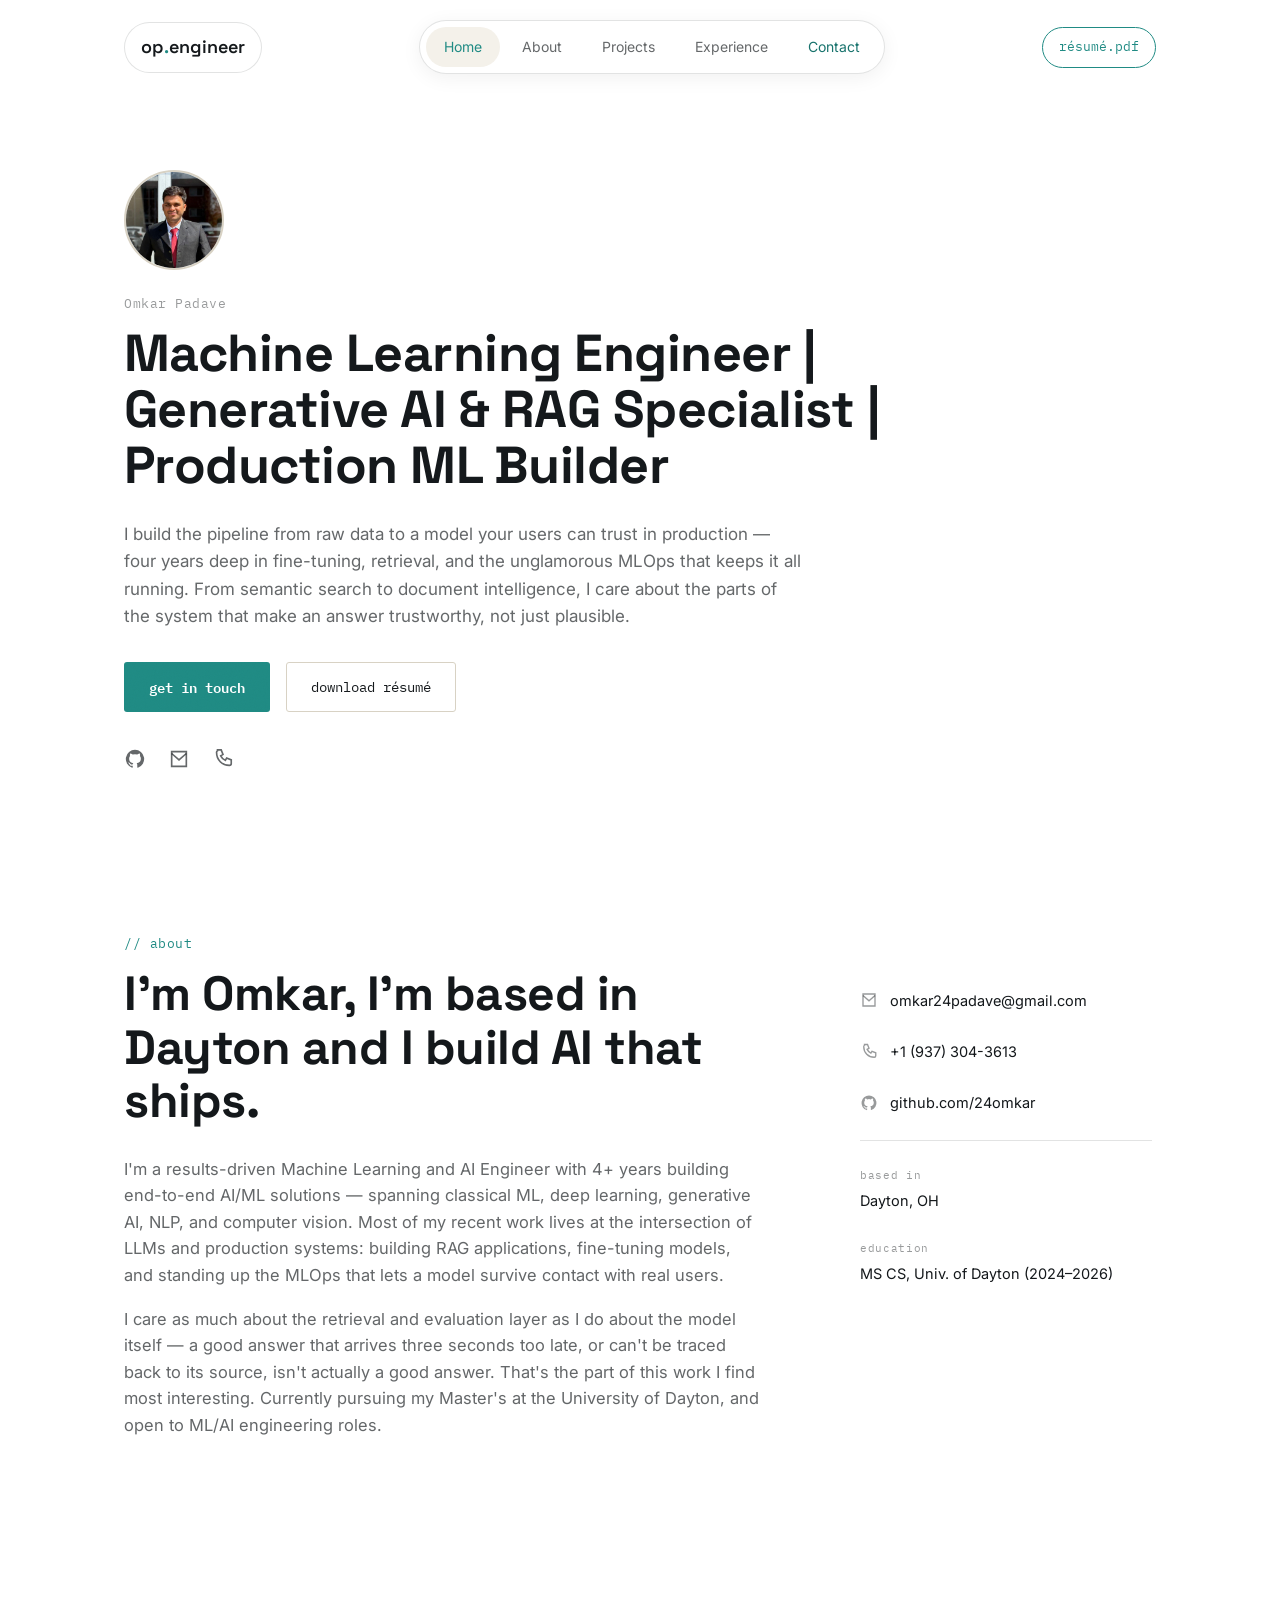
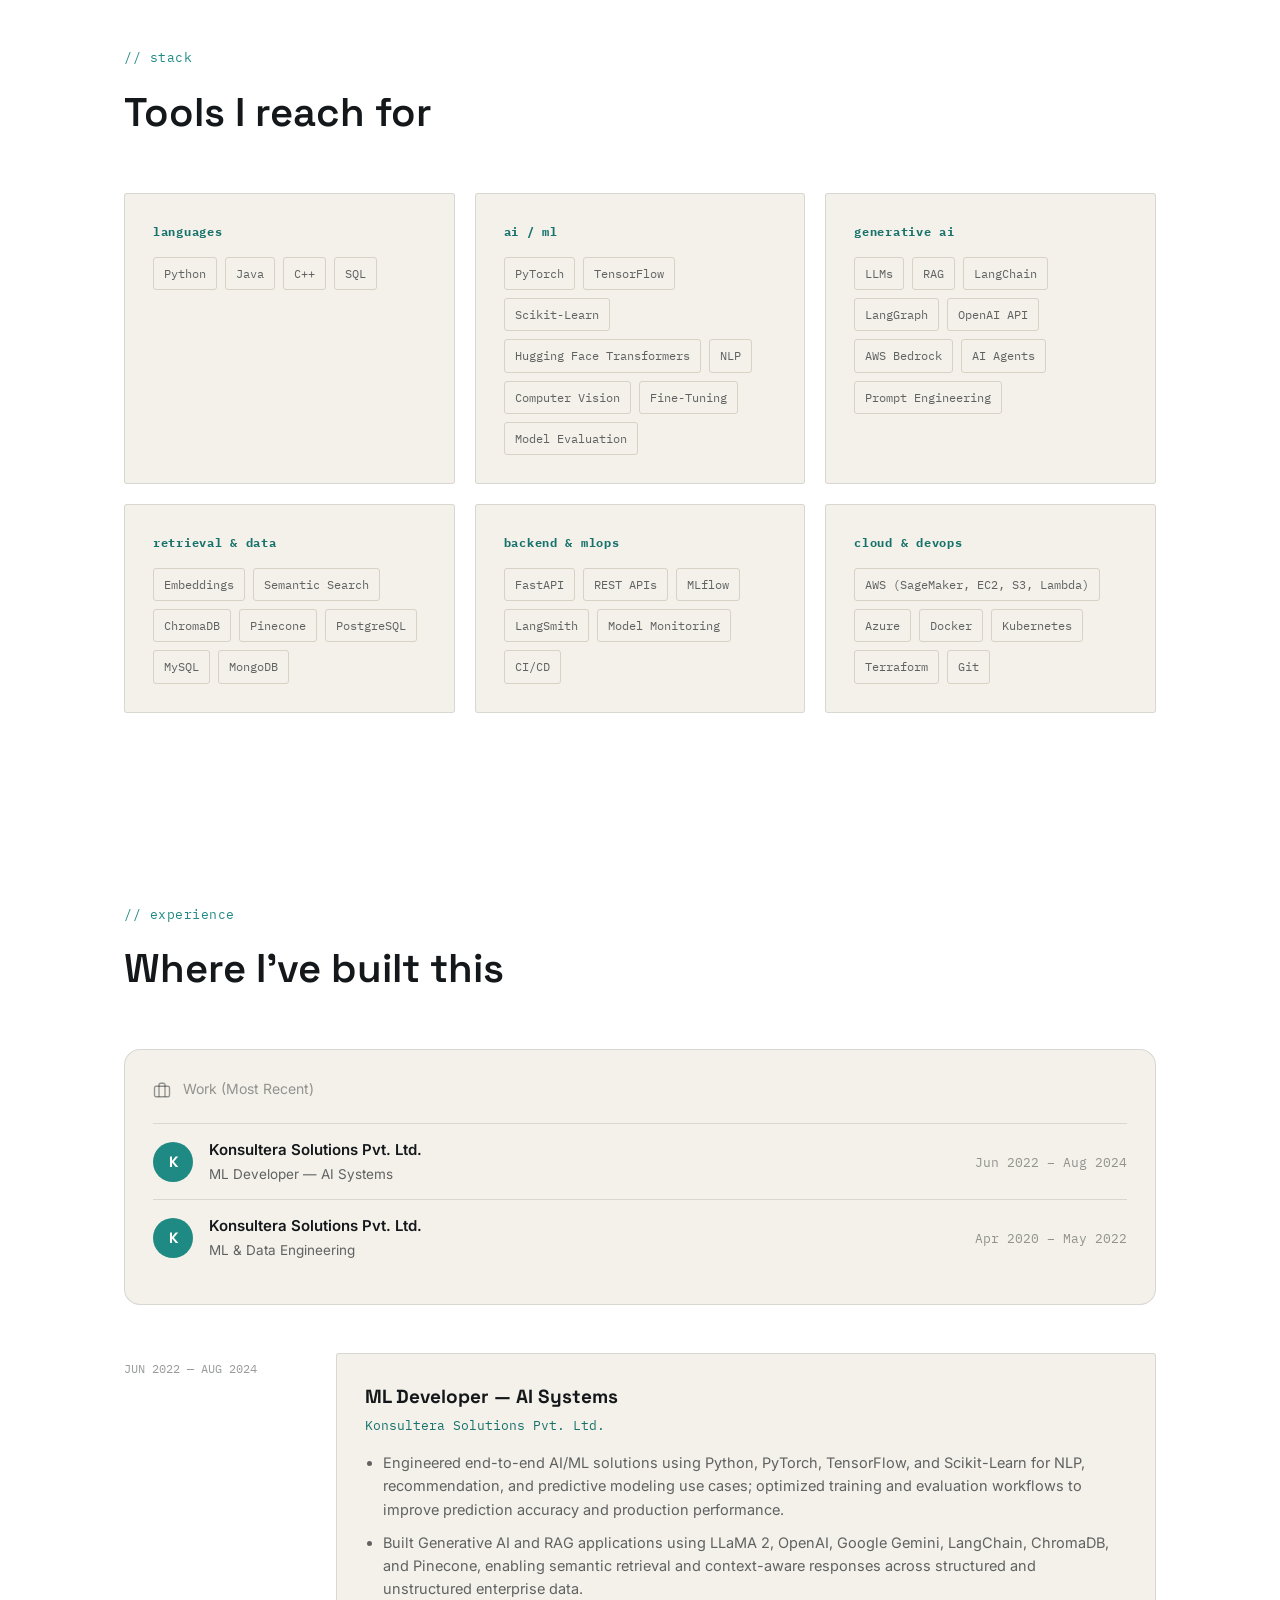
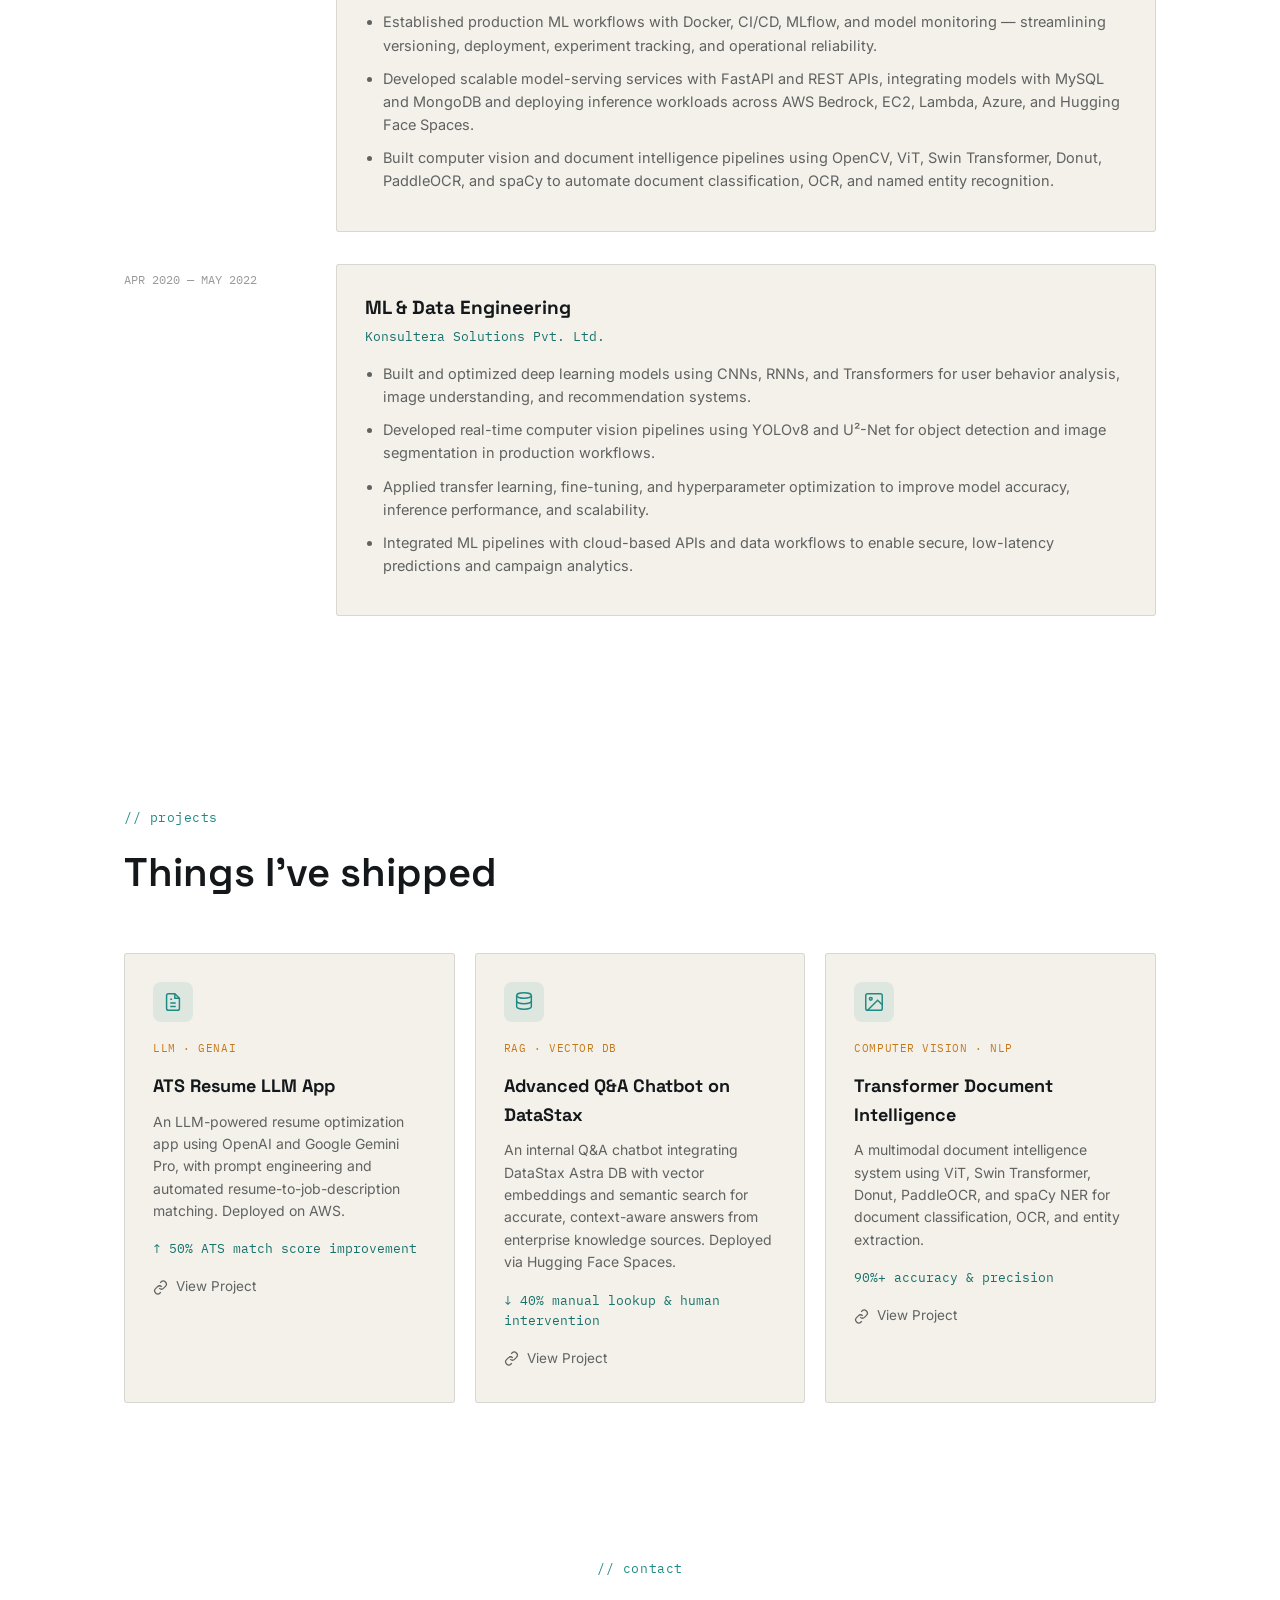
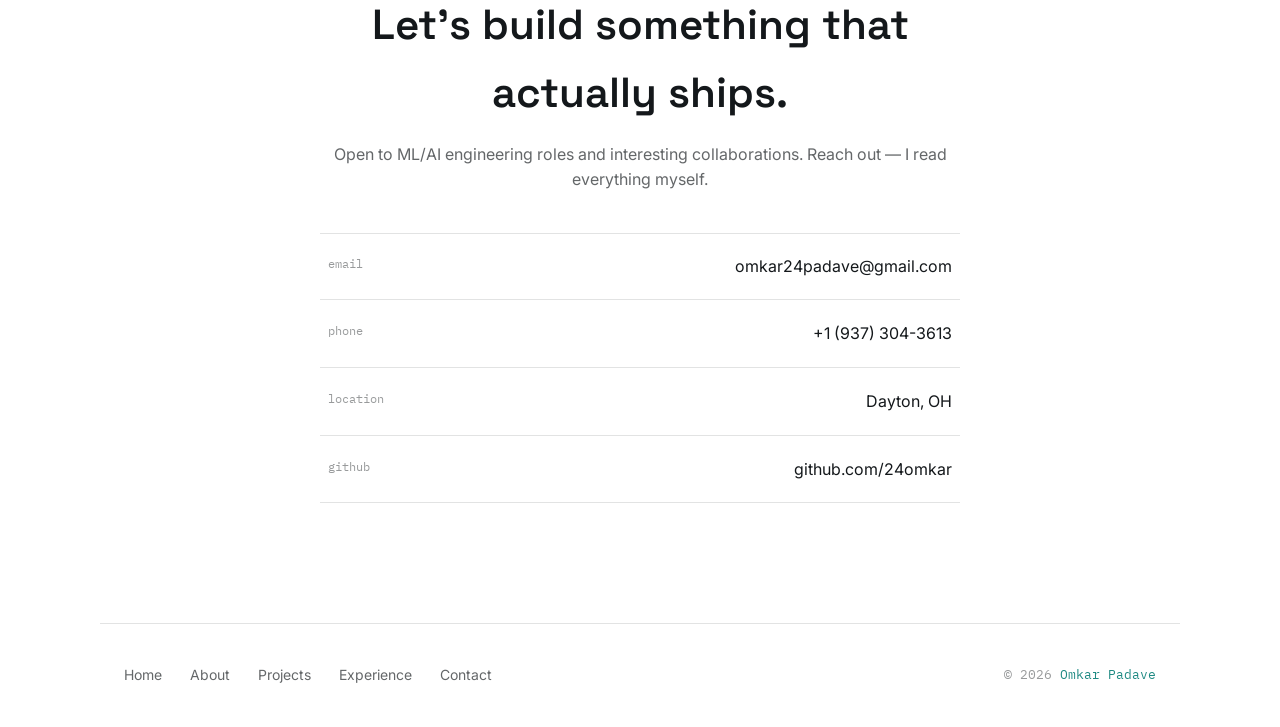
==== commit ce0c7913: "Add files via upload" ====
--- a/index.html
+++ b/index.html
@@ -61,54 +61,6 @@
     </div>
   </section>
 
-  <!-- PIPELINE (signature element) -->
-  <section class="pipeline" id="pipeline">
-    <p class="section-label mono">// what I actually do, as a pipeline</p>
-    <div class="pipeline-diagram" id="pipelineDiagram" aria-label="RAG pipeline diagram: Ingest, Embed, Retrieve, Generate, Serve">
-      <svg viewBox="0 0 1000 220" class="pipeline-svg" preserveAspectRatio="xMidYMid meet">
-        <line x1="90" y1="110" x2="910" y2="110" class="pipeline-track"/>
-        <line x1="90" y1="110" x2="910" y2="110" class="pipeline-track-fill" id="trackFill"/>
-
-        <g class="node" data-i="0" transform="translate(90,110)">
-          <circle r="34" class="node-circle"/>
-          <text class="node-icon" y="6" text-anchor="middle">01</text>
-          <text class="node-label mono" y="64" text-anchor="middle">INGEST</text>
-          <text class="node-sub mono" y="82" text-anchor="middle">docs · logs · tables</text>
-        </g>
-
-        <g class="node" data-i="1" transform="translate(295,110)">
-          <circle r="34" class="node-circle"/>
-          <text class="node-icon" y="6" text-anchor="middle">02</text>
-          <text class="node-label mono" y="64" text-anchor="middle">EMBED</text>
-          <text class="node-sub mono" y="82" text-anchor="middle">vectors · chunks</text>
-        </g>
-
-        <g class="node" data-i="2" transform="translate(500,110)">
-          <circle r="34" class="node-circle"/>
-          <text class="node-icon" y="6" text-anchor="middle">03</text>
-          <text class="node-label mono" y="64" text-anchor="middle">RETRIEVE</text>
-          <text class="node-sub mono" y="82" text-anchor="middle">semantic search</text>
-        </g>
-
-        <g class="node" data-i="3" transform="translate(705,110)">
-          <circle r="34" class="node-circle"/>
-          <text class="node-icon" y="6" text-anchor="middle">04</text>
-          <text class="node-label mono" y="64" text-anchor="middle">GENERATE</text>
-          <text class="node-sub mono" y="82" text-anchor="middle">LLM + context</text>
-        </g>
-
-        <g class="node" data-i="4" transform="translate(910,110)">
-          <circle r="34" class="node-circle"/>
-          <text class="node-icon" y="6" text-anchor="middle">05</text>
-          <text class="node-label mono" y="64" text-anchor="middle">SERVE</text>
-          <text class="node-sub mono" y="82" text-anchor="middle">FastAPI · monitor</text>
-        </g>
-
-        <circle r="6" class="token" id="tokenDot"/>
-      </svg>
-    </div>
-  </section>
-
   <!-- ABOUT -->
   <section class="about" id="about">
     <p class="section-label mono">// about</p>
--- a/styles.css
+++ b/styles.css
@@ -129,38 +129,6 @@
 .btn-ghost:hover { border-color: var(--paper); }
 .hero-meta { color: var(--text-dimmer); font-size: 13px; display: flex; gap: 10px; flex-wrap: wrap; }
 .sep { color: var(--line); }
-
-/* ---------- pipeline (signature element) ---------- */
-.pipeline { padding-top: 40px; padding-bottom: 100px; }
-.pipeline-diagram { overflow-x: auto; }
-.pipeline-svg { width: 100%; min-width: 640px; height: auto; display: block; }
-.pipeline-track { stroke: var(--line); stroke-width: 2; }
-.pipeline-track-fill {
-  stroke: var(--signal); stroke-width: 2;
-  stroke-dasharray: 820; stroke-dashoffset: 820;
-  animation: draw 3.5s ease-in-out infinite;
-}
-@keyframes draw {
-  0% { stroke-dashoffset: 820; }
-  45% { stroke-dashoffset: 0; }
-  75% { stroke-dashoffset: 0; }
-  100% { stroke-dashoffset: -820; }
-}
-.node-circle { fill: var(--ink-soft); stroke: var(--line); stroke-width: 2; transition: stroke 0.3s, fill 0.3s; }
-.node.active .node-circle { stroke: var(--signal); fill: var(--ink); }
-.node-icon { fill: var(--text-dimmer); font-family: var(--font-mono); font-size: 12px; }
-.node.active .node-icon { fill: var(--signal-bright); }
-.node-label { fill: var(--paper); font-size: 13px; font-weight: 500; letter-spacing: 0.03em; }
-.node-sub { fill: var(--text-dimmer); font-size: 10px; }
-.token { fill: var(--amber); opacity: 0; }
-#tokenDot { animation: tokenMove 3.5s ease-in-out infinite; }
-@keyframes tokenMove {
-  0% { opacity: 0; transform: translateX(0); }
-  4% { opacity: 1; }
-  45% { transform: translateX(820px); opacity: 1; }
-  50% { opacity: 0; }
-  100% { opacity: 0; transform: translateX(820px); }
-}
 
 /* ---------- about ---------- */
 .about-grid { display: grid; grid-template-columns: 1fr 300px; gap: 64px; align-items: start; }
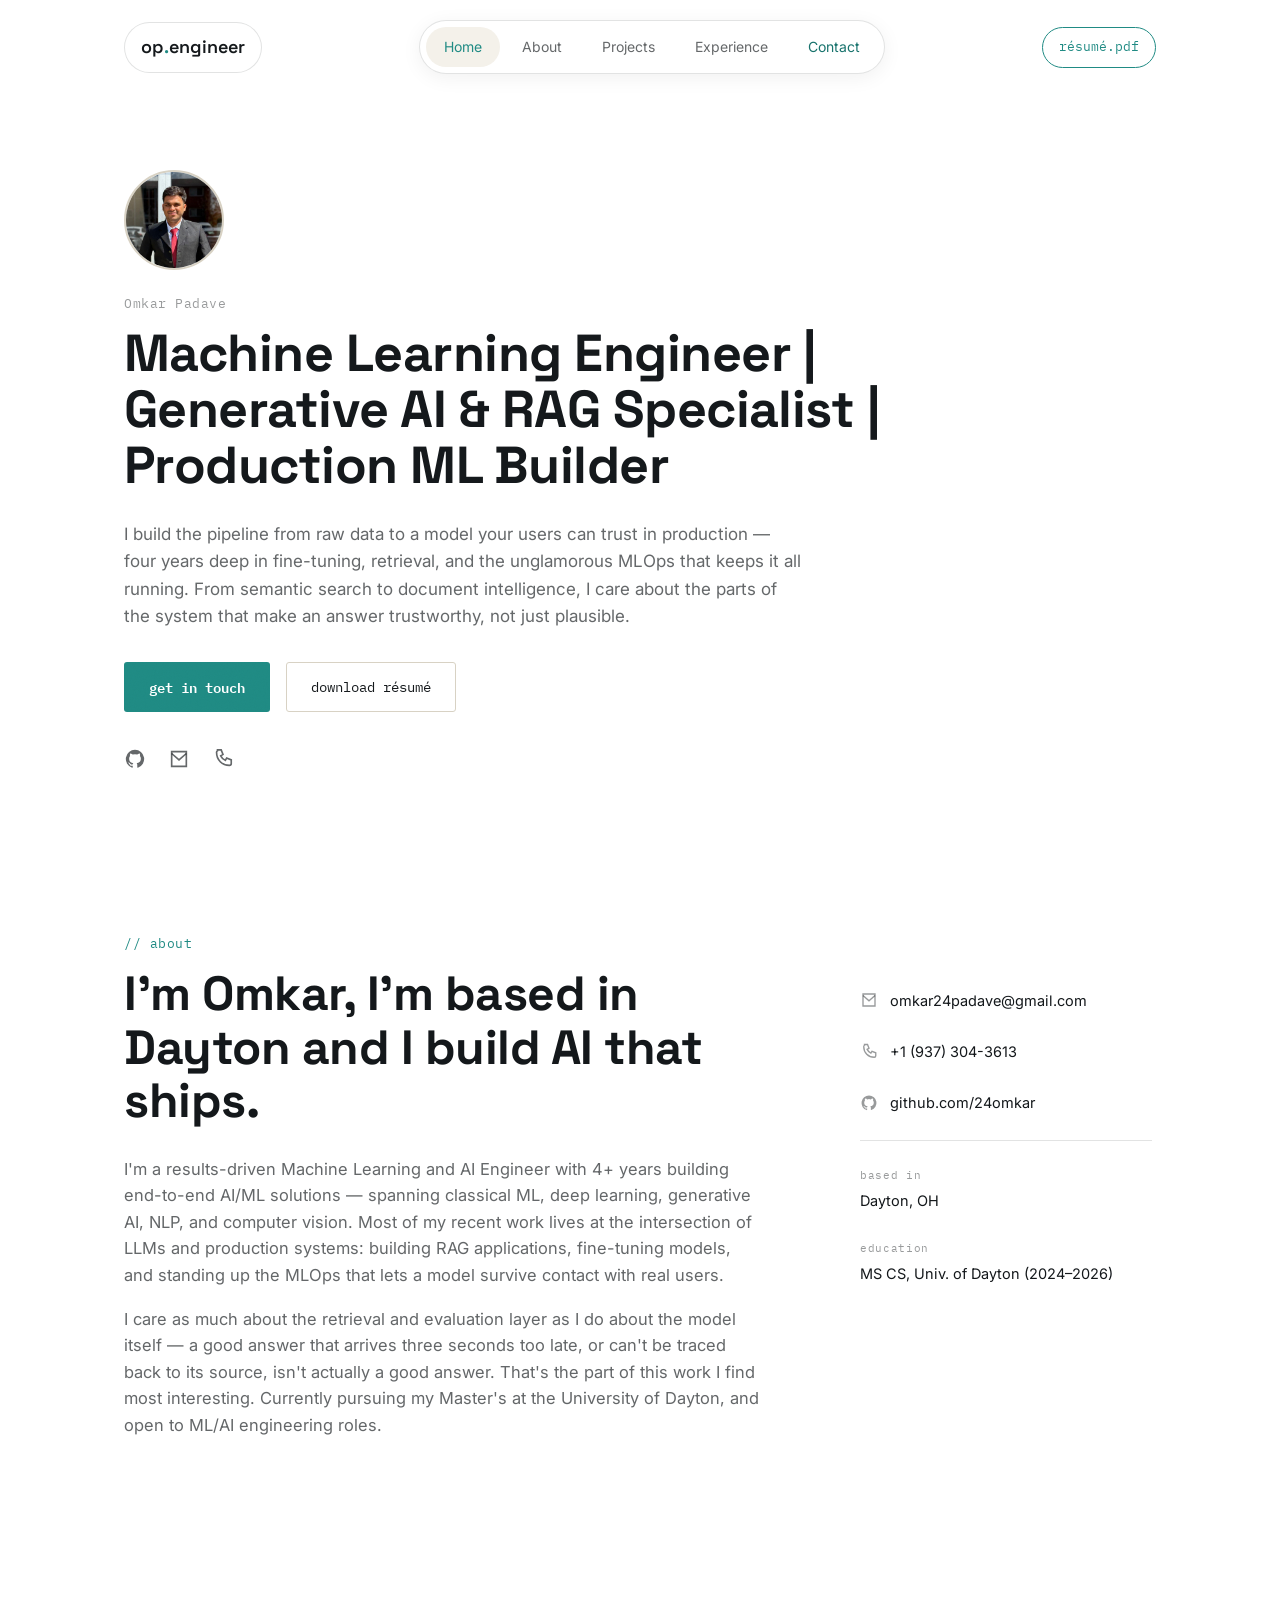
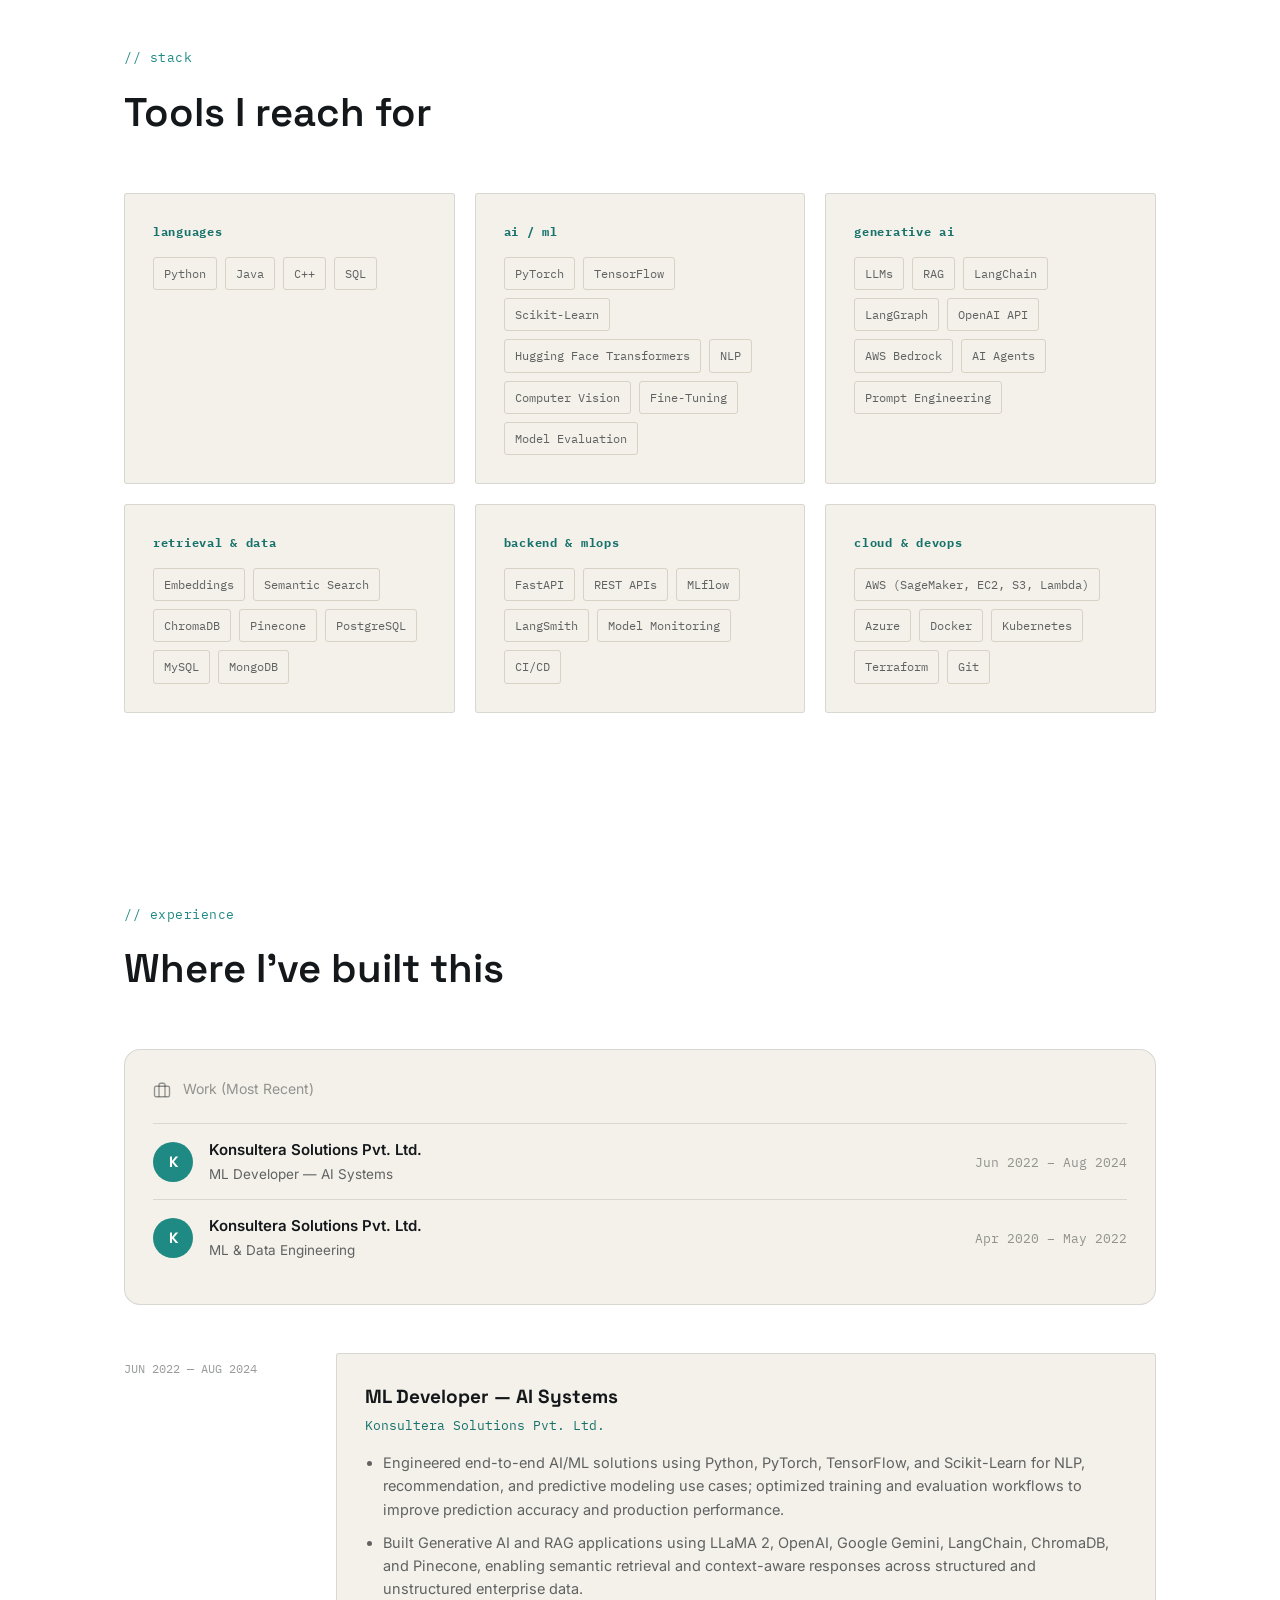
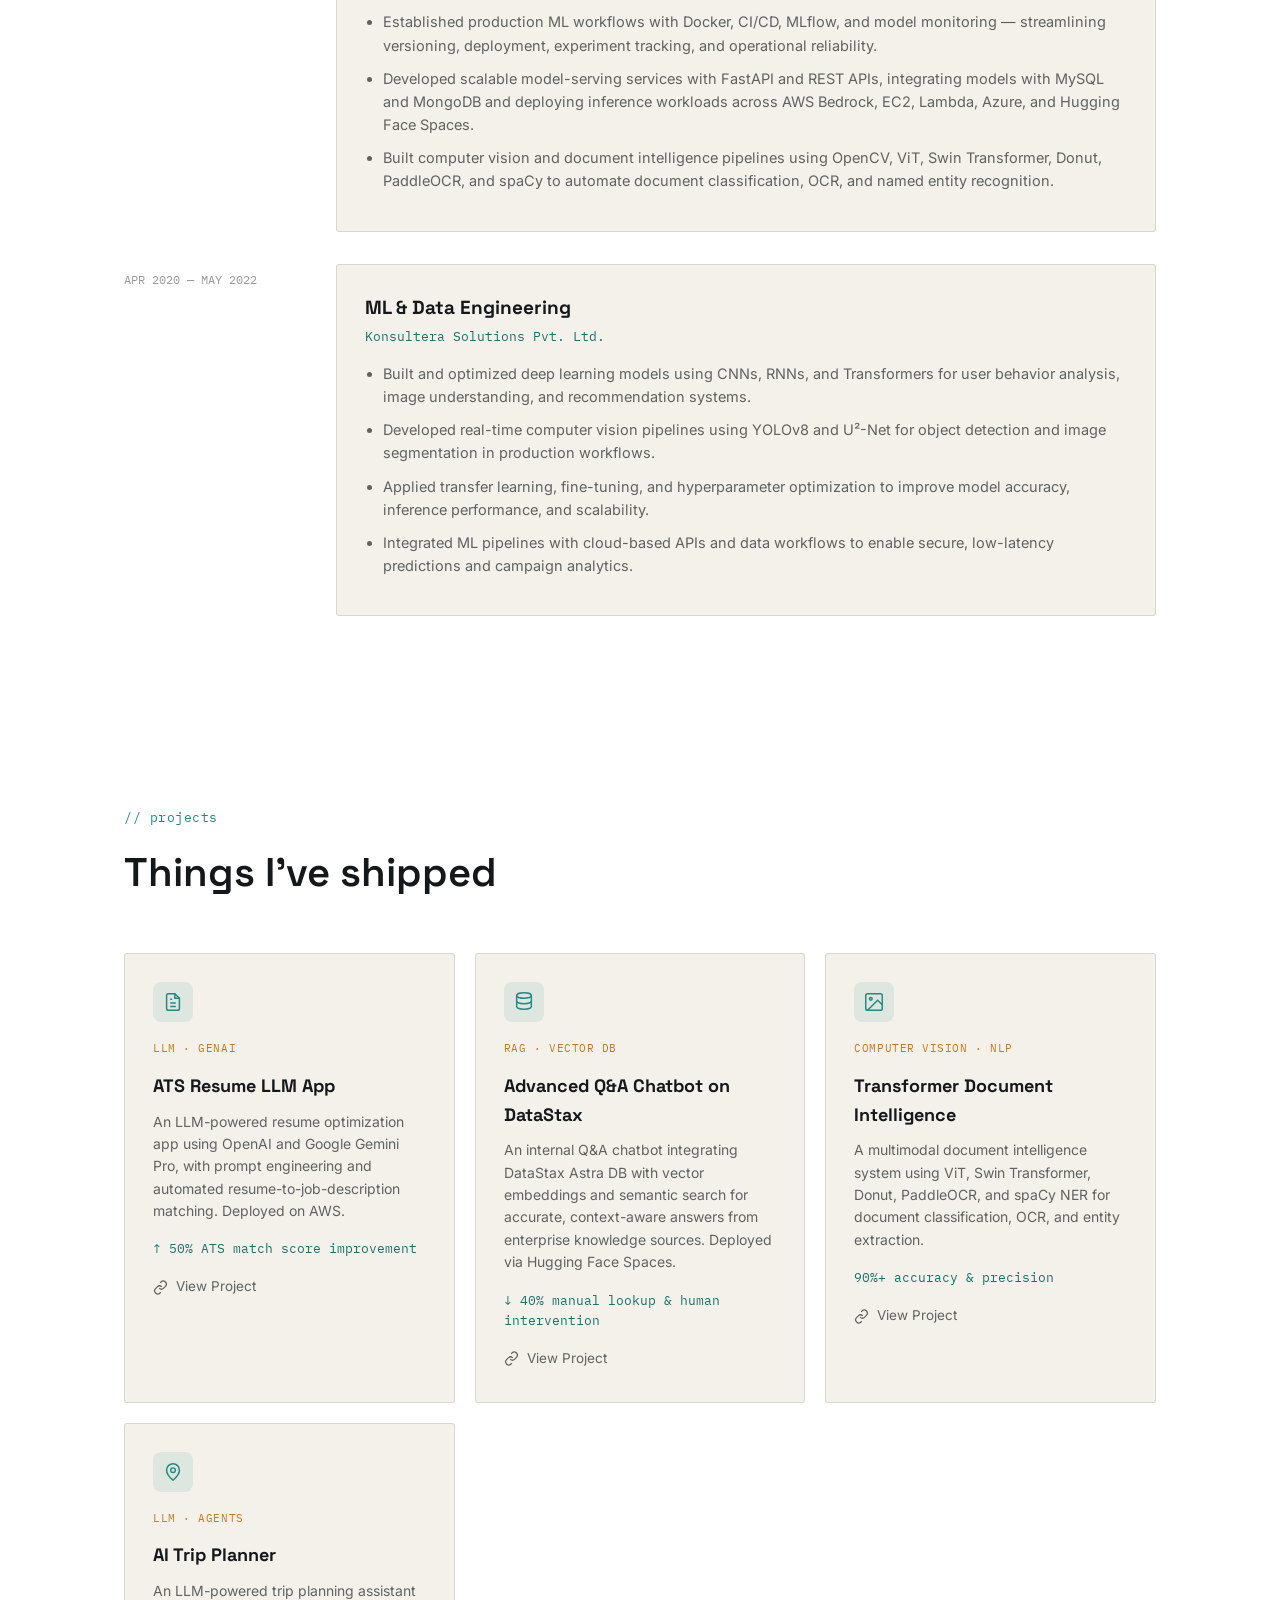
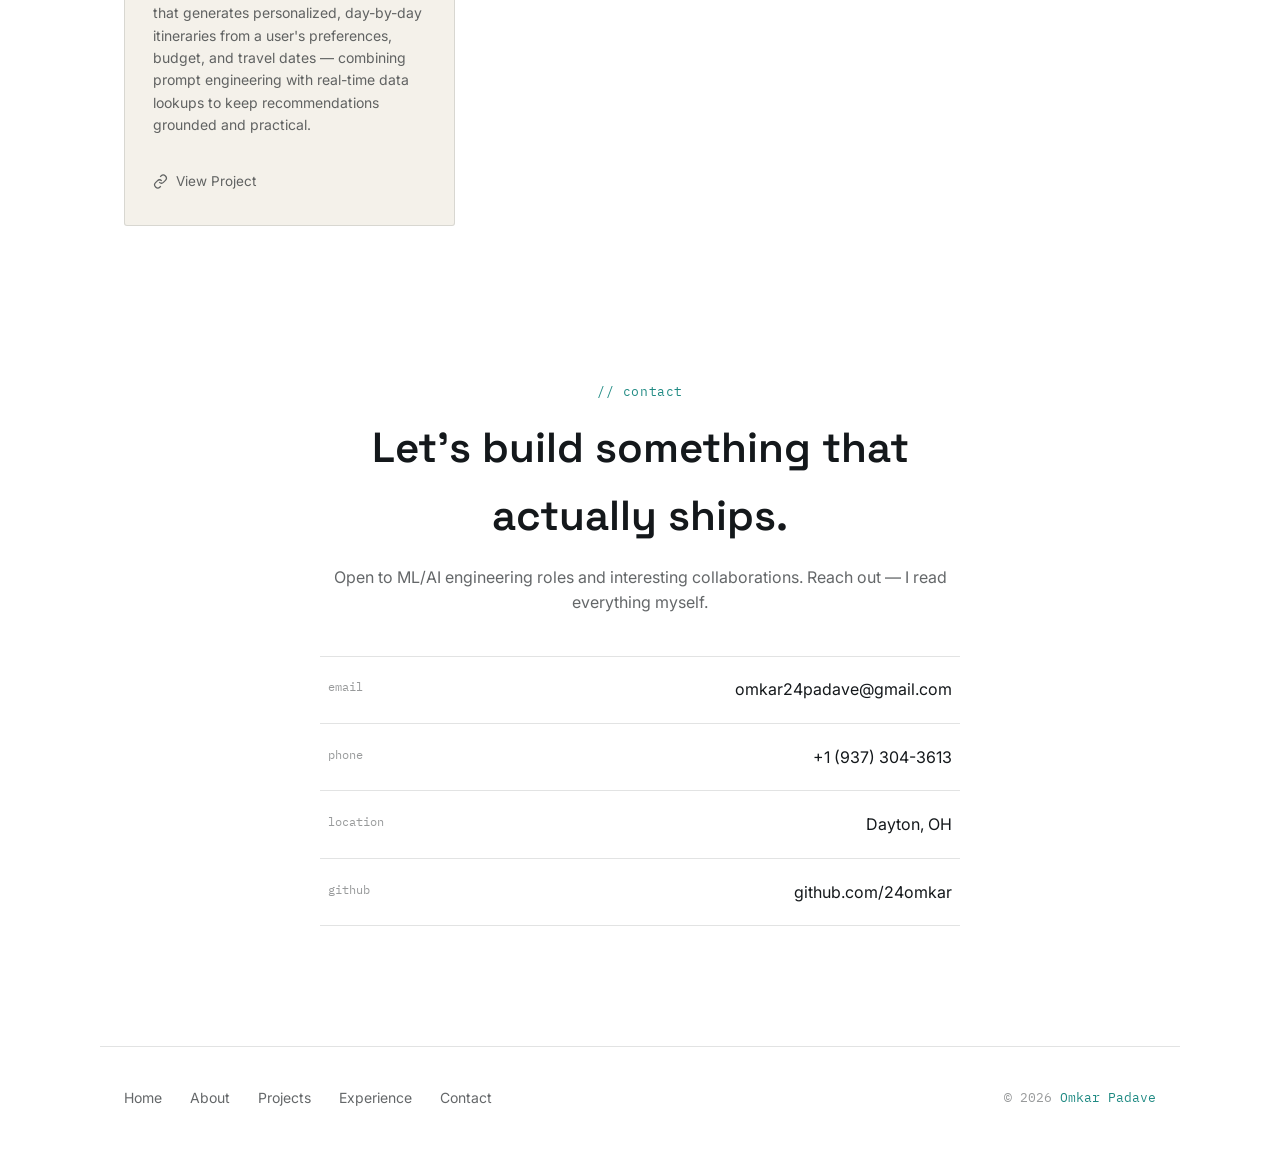
==== commit 82d75799: "Add files via upload" ====
--- a/index.html
+++ b/index.html
@@ -261,6 +261,19 @@
           <span>View Project</span>
         </a>
       </div>
+
+      <div class="project-card card">
+        <div class="project-icon">
+          <svg viewBox="0 0 24 24" fill="none" stroke="currentColor" stroke-width="1.6"><path d="M12 21s-7-6.1-7-11a7 7 0 0 1 14 0c0 4.9-7 11-7 11z"/><circle cx="12" cy="10" r="2.5"/></svg>
+        </div>
+        <p class="project-tag mono">LLM · AGENTS</p>
+        <h3>AI Trip Planner</h3>
+        <p>An LLM-powered trip planning assistant that generates personalized, day-by-day itineraries from a user's preferences, budget, and travel dates — combining prompt engineering with real-time data lookups to keep recommendations grounded and practical.</p>
+        <a href="https://github.com/24omkar/AITrip-Planner" target="_blank" rel="noopener" class="project-link">
+          <svg class="project-link-icon" viewBox="0 0 24 24" fill="none" stroke="currentColor" stroke-width="2"><path d="M10 13a5 5 0 0 0 7.07 0l2.83-2.83a5 5 0 0 0-7.07-7.07L11.5 4.5"/><path d="M14 11a5 5 0 0 0-7.07 0L4.1 13.83a5 5 0 0 0 7.07 7.07l1.36-1.36"/></svg>
+          <span>View Project</span>
+        </a>
+      </div>
     </div>
   </section>
 
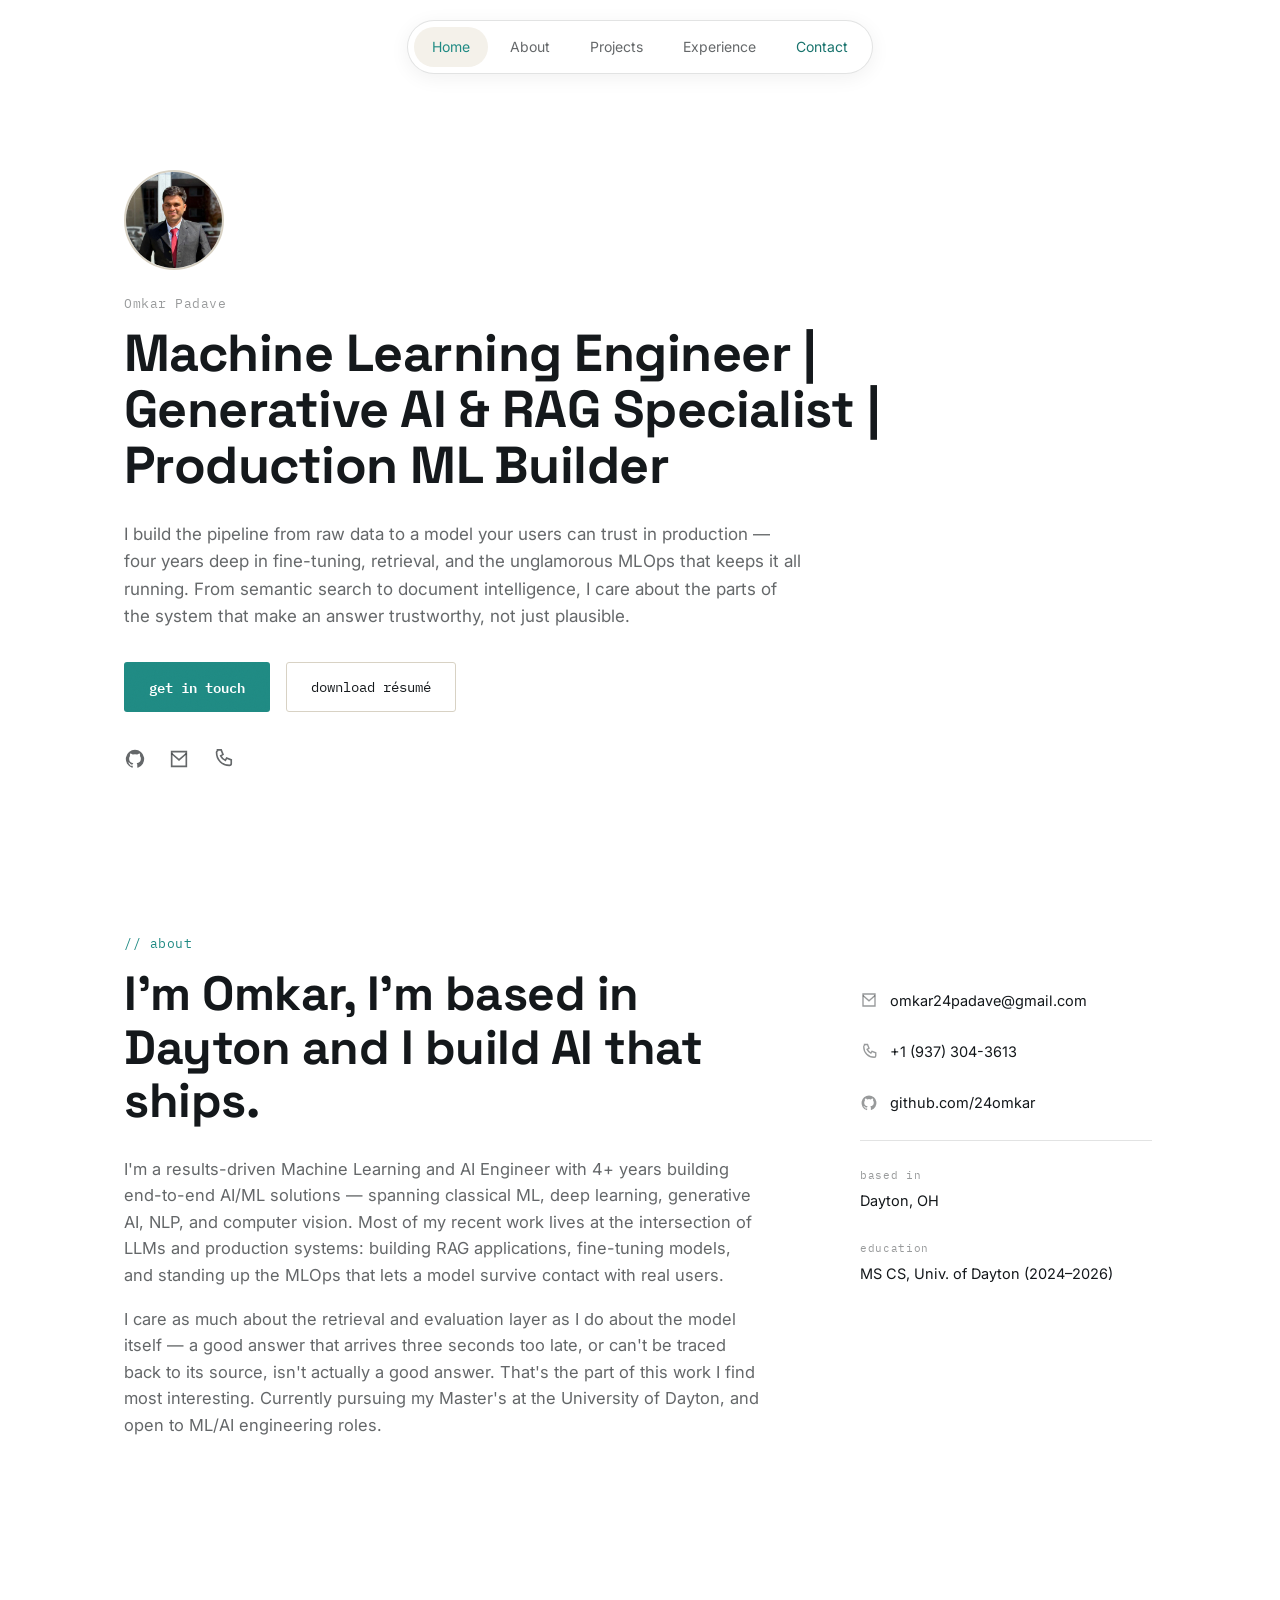
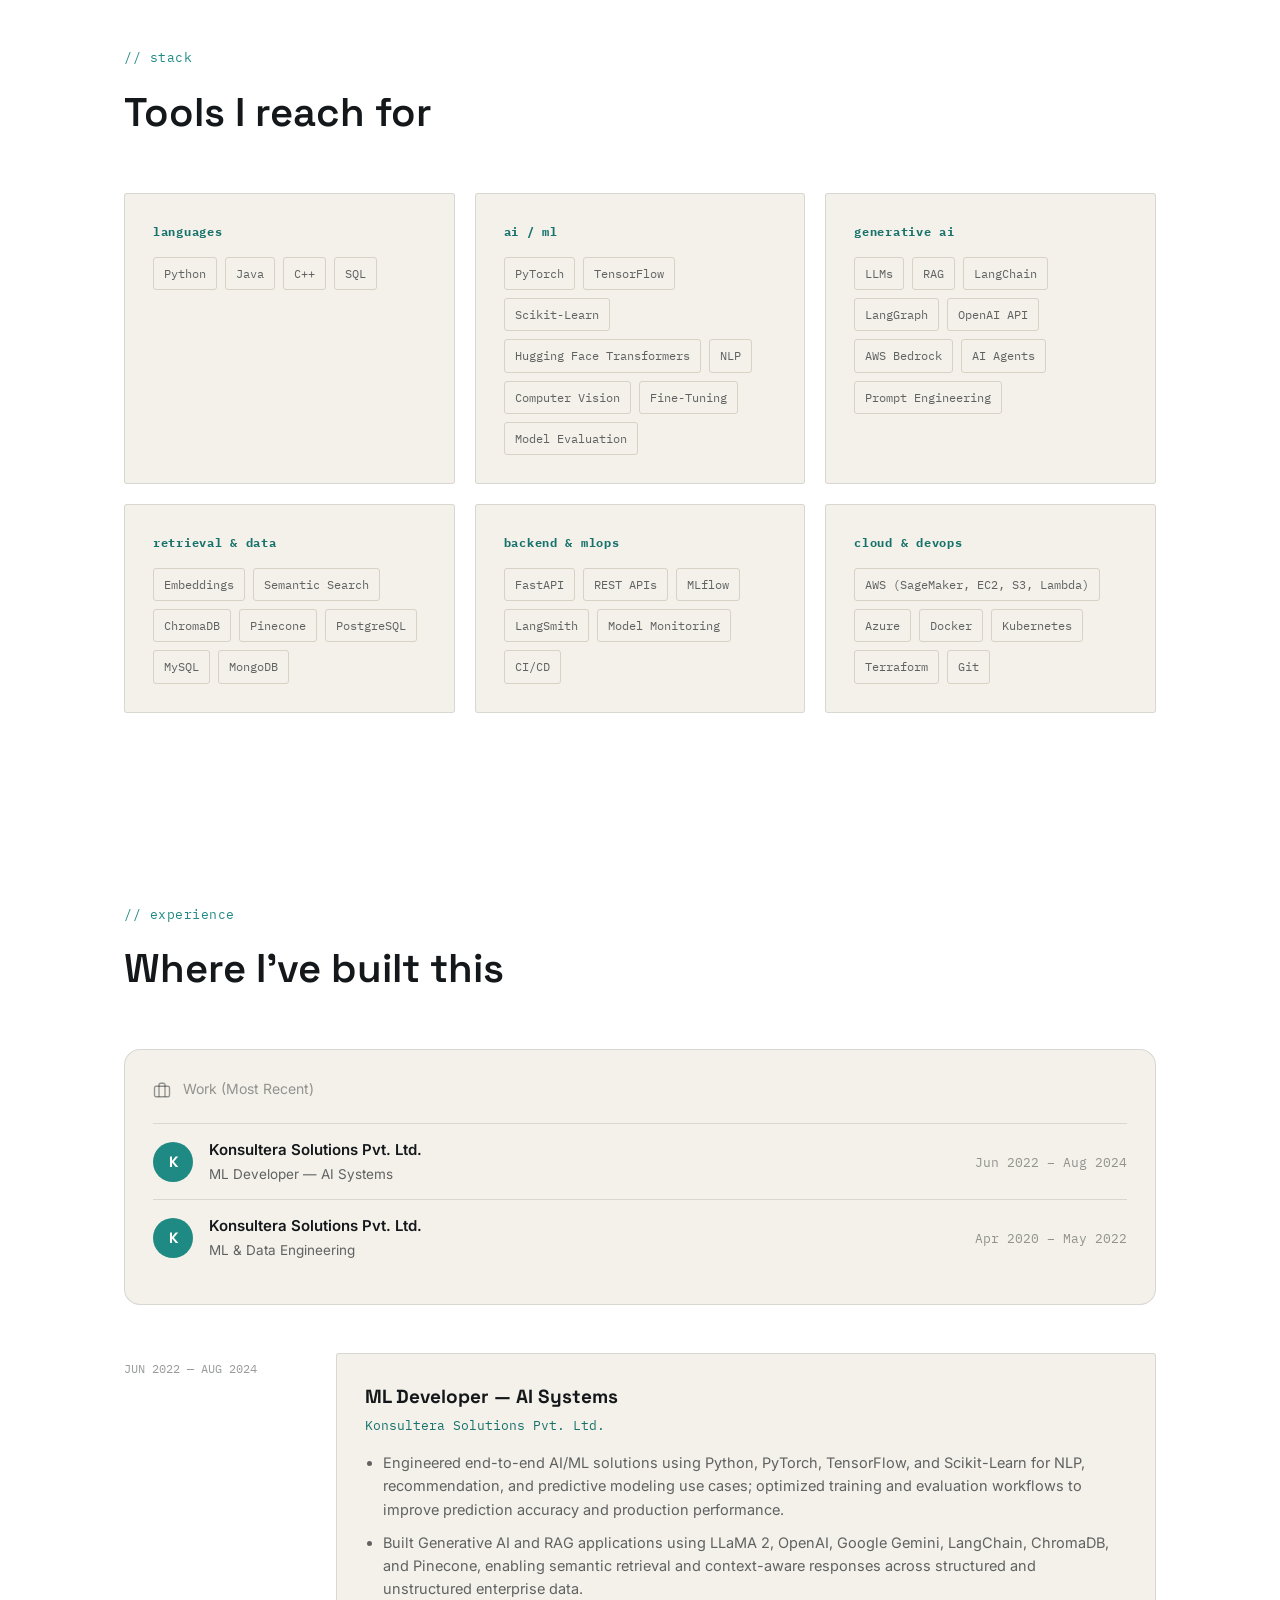
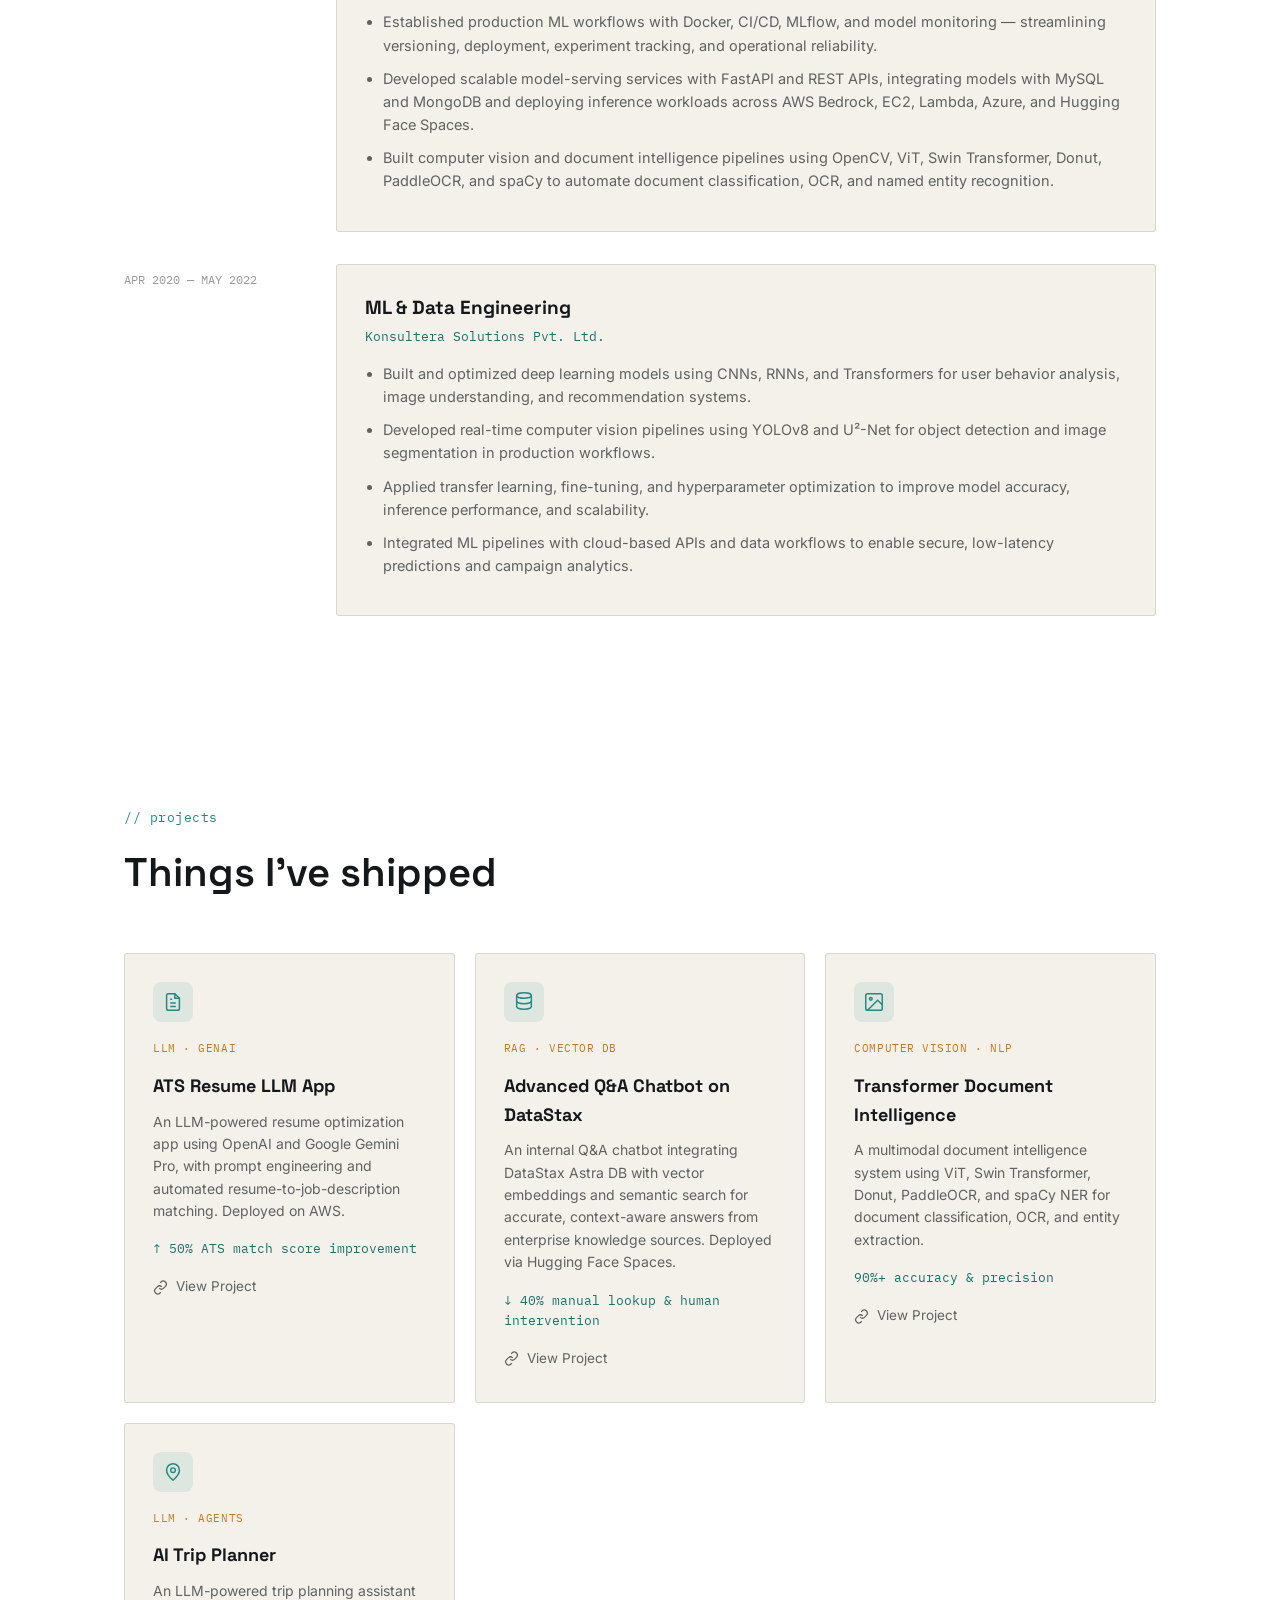
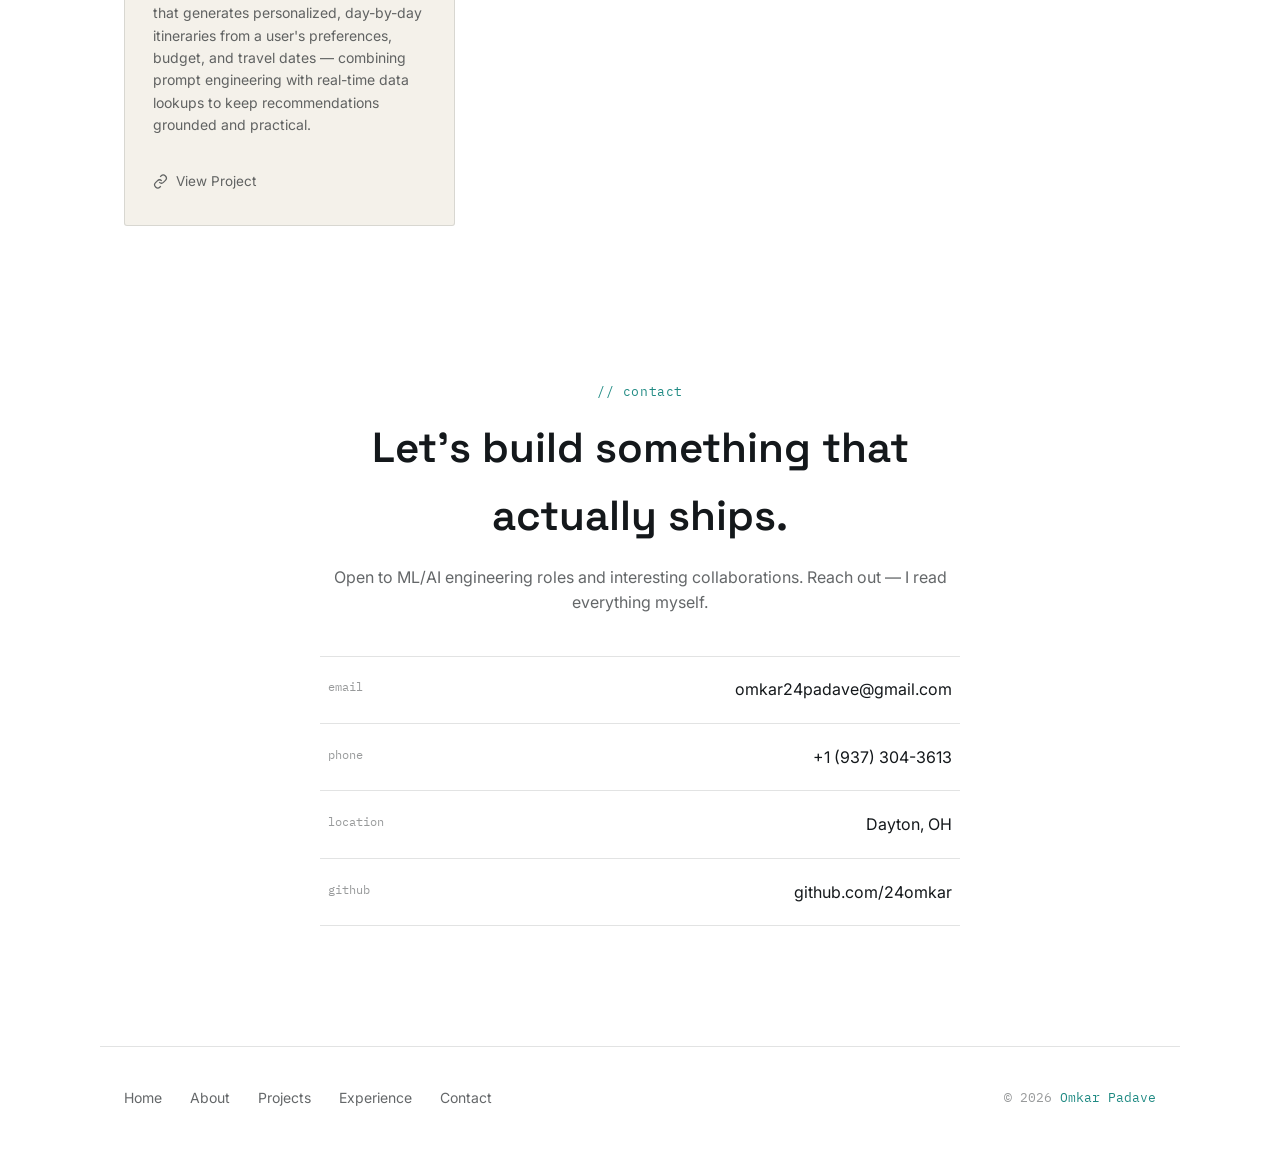
==== commit aabab495: "Add files via upload" ====
--- a/index.html
+++ b/index.html
@@ -15,7 +15,6 @@
 <div class="noise"></div>
 
 <header class="nav" id="nav">
-  <a href="#top" class="brand">op<span class="brand-dot">.</span>engineer</a>
   <nav class="nav-pill">
     <a href="#top" class="active">Home</a>
     <a href="#about">About</a>
@@ -23,7 +22,6 @@
     <a href="#experience">Experience</a>
     <a href="#contact">Contact</a>
   </nav>
-  <a class="nav-cta" href="files/Omkar_Padave_Resume.pdf" target="_blank" rel="noopener">résumé.pdf</a>
   <button class="nav-toggle" id="navToggle" aria-label="Toggle menu">
     <span></span><span></span><span></span>
   </button>
--- a/styles.css
+++ b/styles.css
@@ -72,13 +72,9 @@
 /* ---------- nav ---------- */
 .nav {
   position: fixed; top: 20px; left: 0; right: 0; z-index: 100;
-  display: flex; align-items: center; justify-content: space-between;
+  display: flex; align-items: center; justify-content: center;
   max-width: var(--max); margin: 0 auto; padding: 0 24px;
 }
-.brand { font-family: var(--font-display); font-weight: 600; font-size: 18px;
-  background: var(--ink); padding: 10px 16px; border-radius: 999px; border: 1px solid var(--line-soft);
-}
-.brand-dot { color: var(--signal); }
 .nav-pill {
   display: flex; gap: 4px; background: var(--ink); border: 1px solid var(--line-soft);
   padding: 6px; border-radius: 999px; box-shadow: 0 4px 20px rgba(0,0,0,0.06);
@@ -89,15 +85,11 @@
 }
 .nav-pill a:hover { color: var(--paper); }
 .nav-pill a.active { background: var(--ink-soft); color: var(--signal); }
-.nav-cta {
-  font-family: var(--font-mono); font-size: 13px;
-  border: 1px solid var(--signal); color: var(--signal);
-  padding: 9px 16px; border-radius: 999px;
-  transition: background 0.2s, color 0.2s;
-  background: var(--ink);
-}
-.nav-cta:hover { background: var(--signal); color: var(--ink); }
-.nav-toggle { display: none; flex-direction: column; gap: 4px; background: var(--ink); border: 1px solid var(--line-soft); cursor: pointer; padding: 12px; border-radius: 999px; }
+.nav-toggle {
+  display: none; flex-direction: column; gap: 4px; background: var(--ink);
+  border: 1px solid var(--line-soft); cursor: pointer; padding: 12px; border-radius: 999px;
+  position: absolute; right: 24px;
+}
 .nav-toggle span { width: 20px; height: 2px; background: var(--paper); display: block; }
 .nav-mobile-links { display: none; }
 
@@ -259,7 +251,7 @@
 }
 
 @media (max-width: 640px) {
-  .nav-pill, .nav-cta { display: none; }
+  .nav-pill { display: none; }
   .nav-toggle { display: flex; }
   .nav.open .nav-mobile-links {
     display: flex; flex-direction: column; position: absolute; top: 60px; left: 20px; right: 20px;
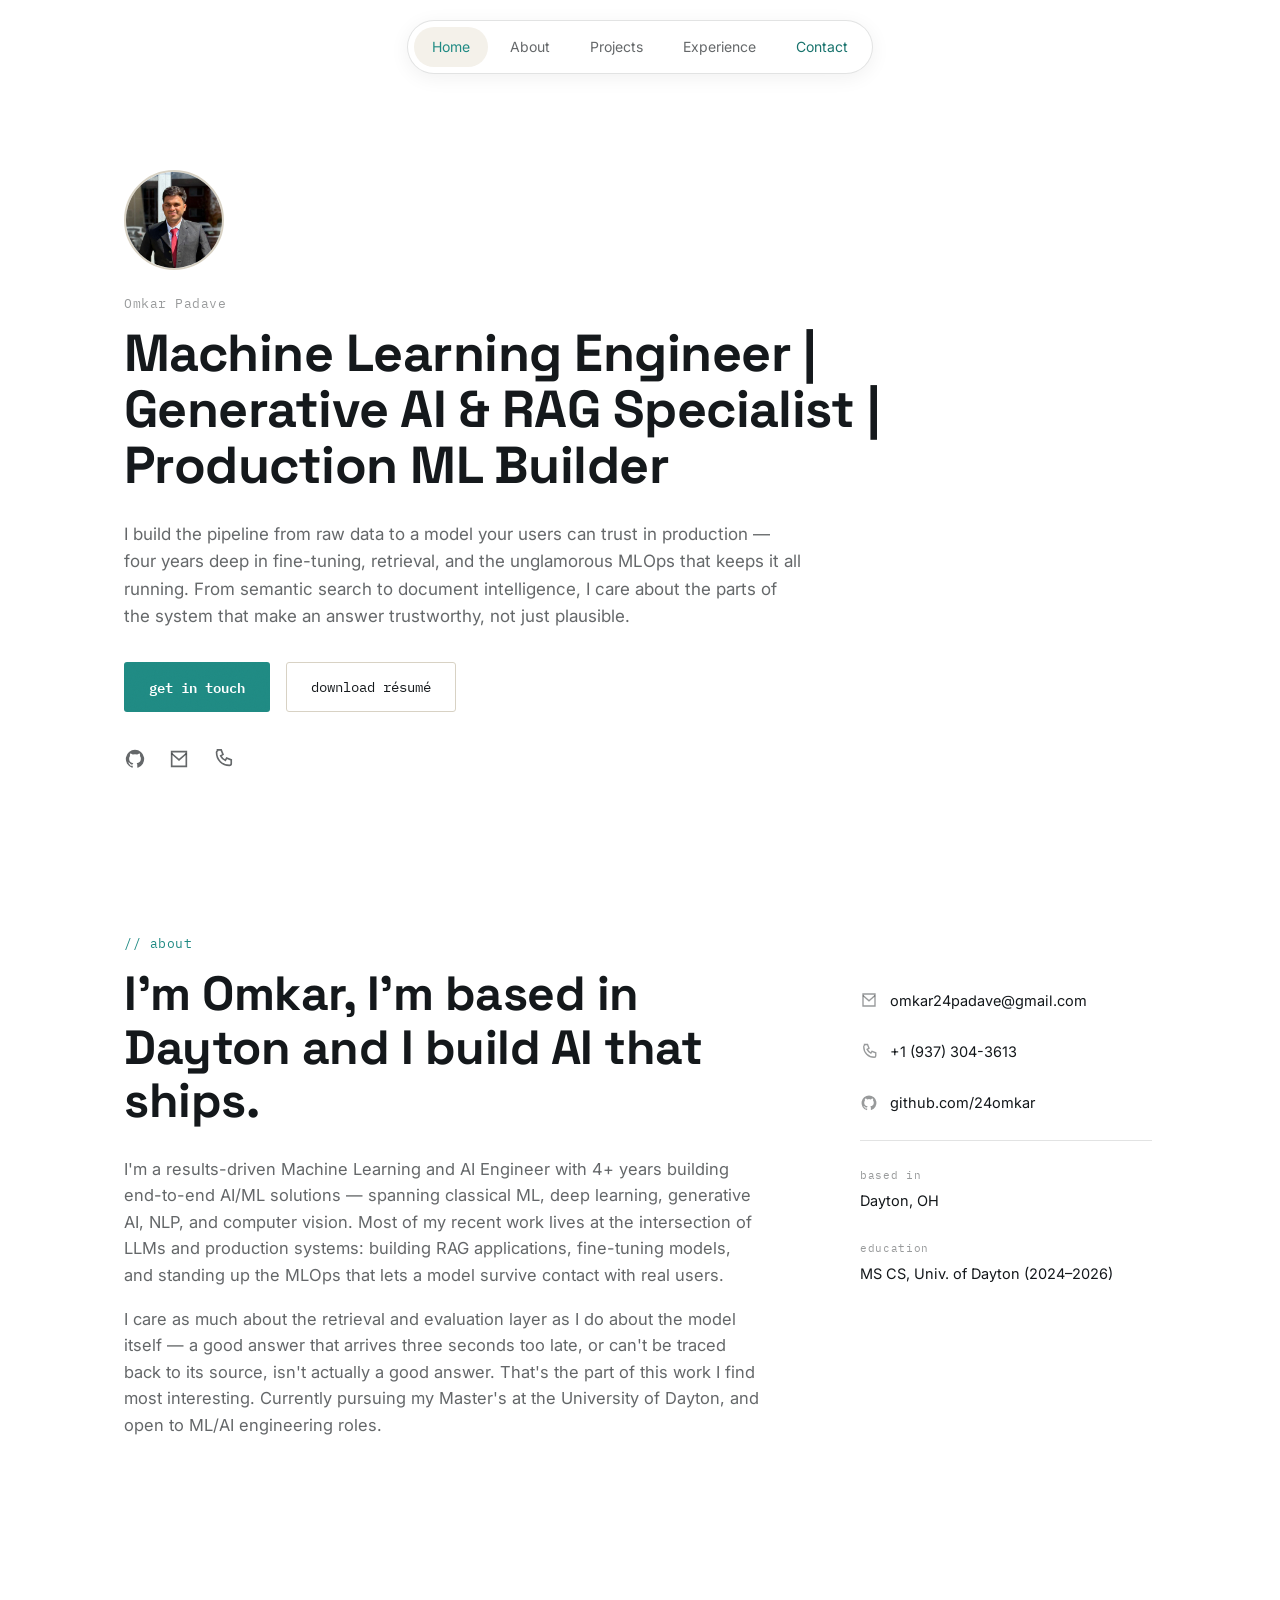
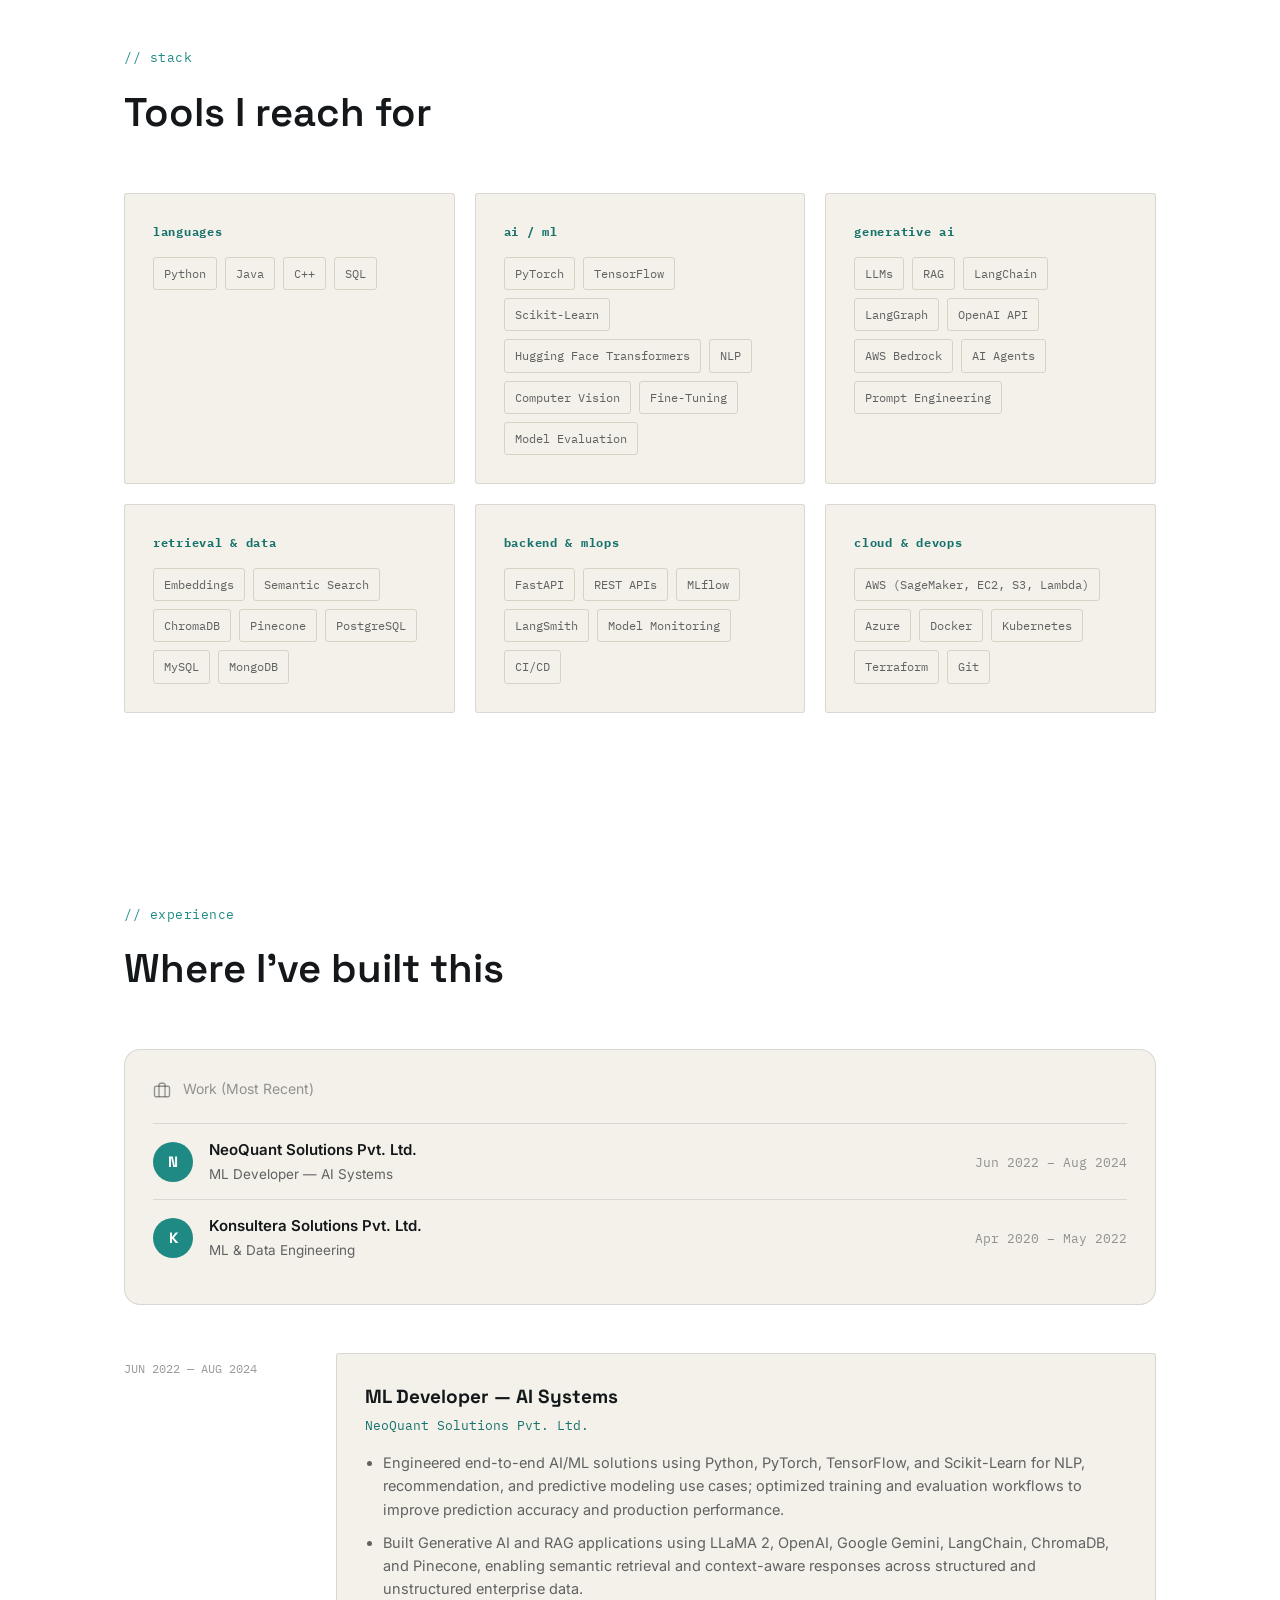
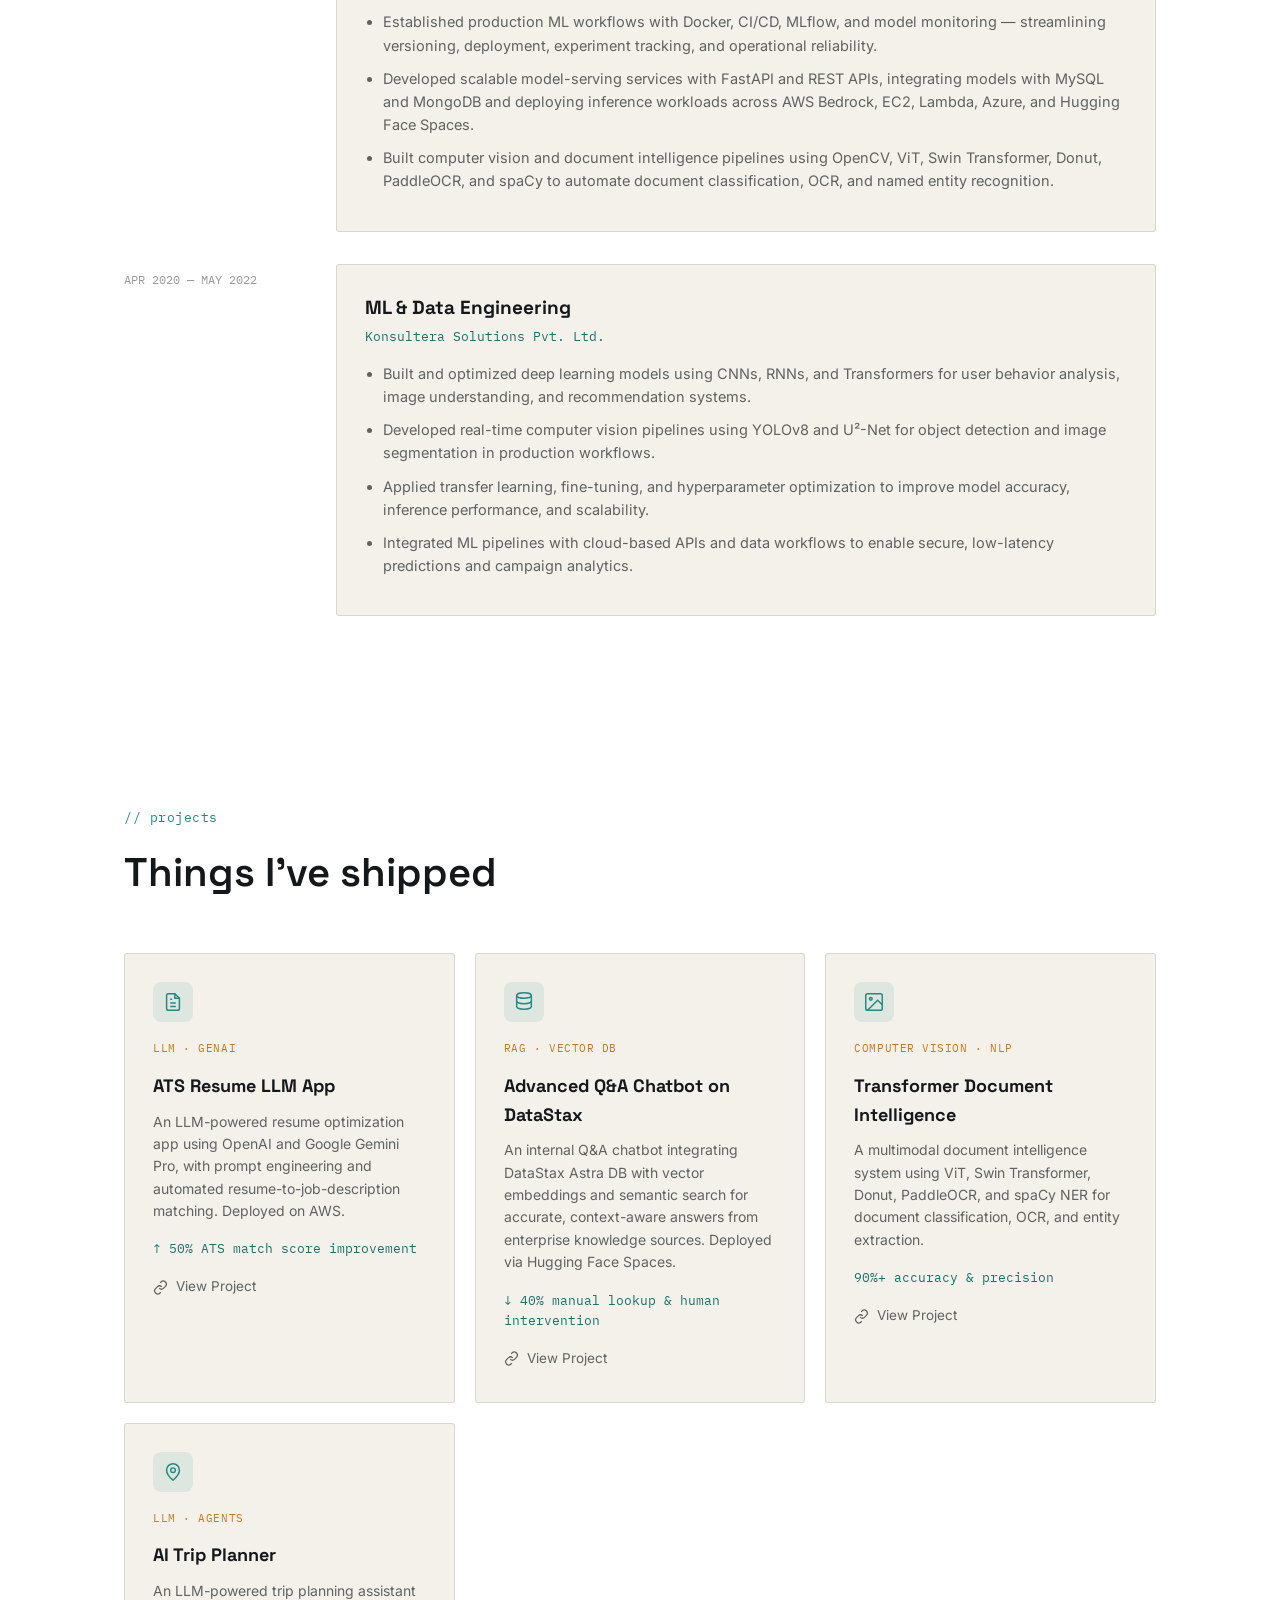
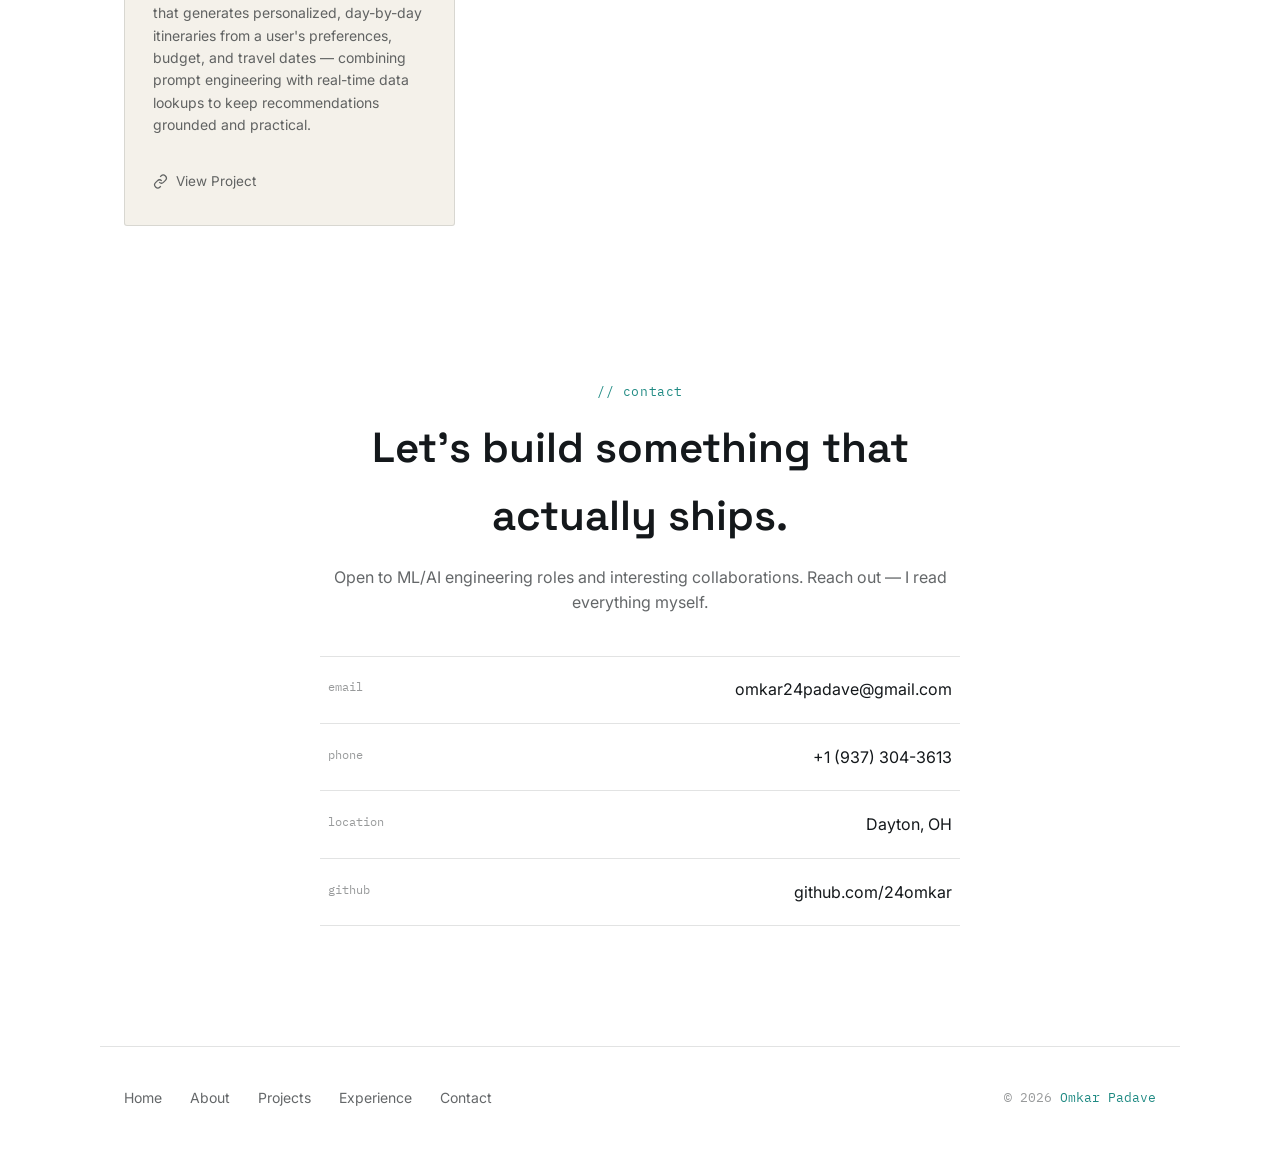
==== commit b816c617: "Add files via upload" ====
--- a/index.html
+++ b/index.html
@@ -162,9 +162,9 @@
         <span>Work (Most Recent)</span>
       </div>
       <div class="work-row">
-        <div class="work-logo">K</div>
+        <div class="work-logo">N</div>
         <div class="work-info">
-          <h4>Konsultera Solutions Pvt. Ltd.</h4>
+          <h4>NeoQuant Solutions Pvt. Ltd.</h4>
           <p>ML Developer — AI Systems</p>
         </div>
         <div class="work-date mono">Jun 2022 – Aug 2024</div>
@@ -184,7 +184,7 @@
         <div class="timeline-date mono">JUN 2022 — AUG 2024</div>
         <div class="timeline-content card">
           <h3>ML Developer — AI Systems</h3>
-          <p class="timeline-org mono">Konsultera Solutions Pvt. Ltd.</p>
+          <p class="timeline-org mono">NeoQuant Solutions Pvt. Ltd.</p>
           <ul>
             <li>Engineered end-to-end AI/ML solutions using Python, PyTorch, TensorFlow, and Scikit-Learn for NLP, recommendation, and predictive modeling use cases; optimized training and evaluation workflows to improve prediction accuracy and production performance.</li>
             <li>Built Generative AI and RAG applications using LLaMA 2, OpenAI, Google Gemini, LangChain, ChromaDB, and Pinecone, enabling semantic retrieval and context-aware responses across structured and unstructured enterprise data.</li>
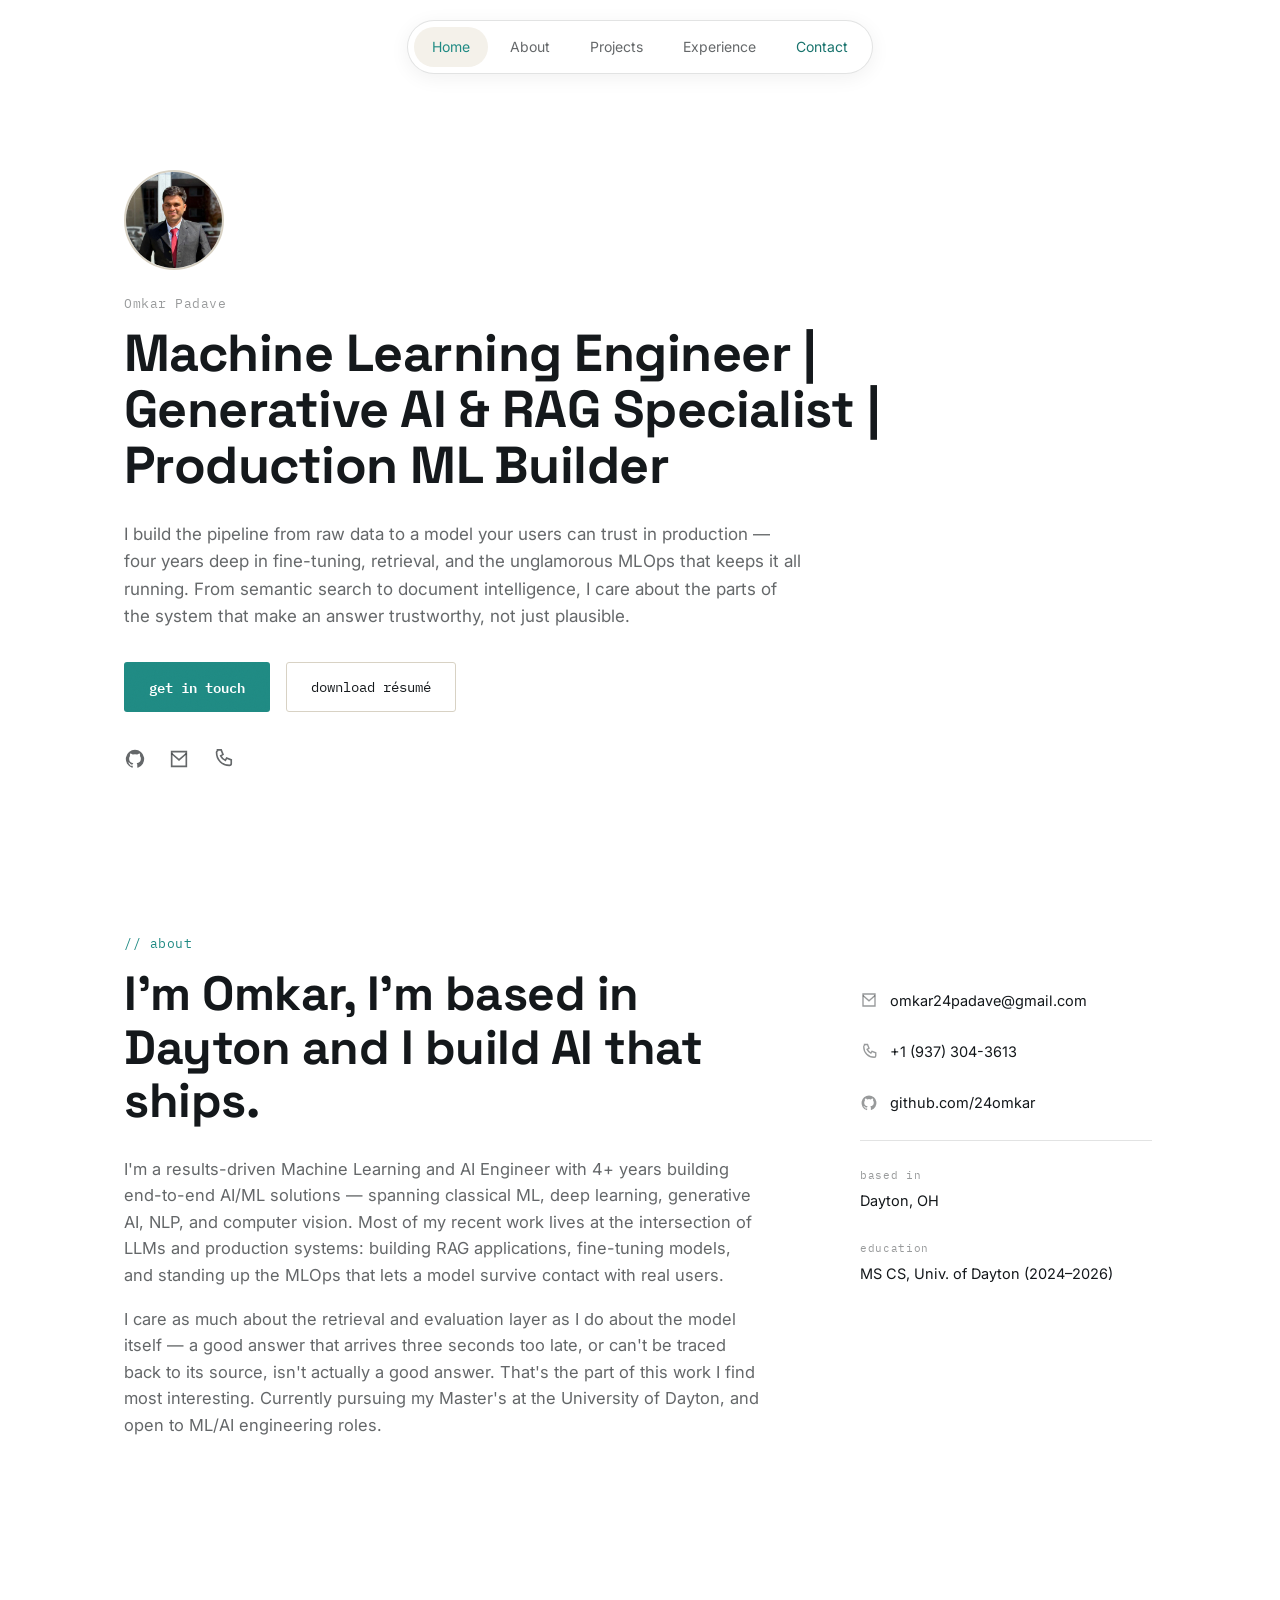
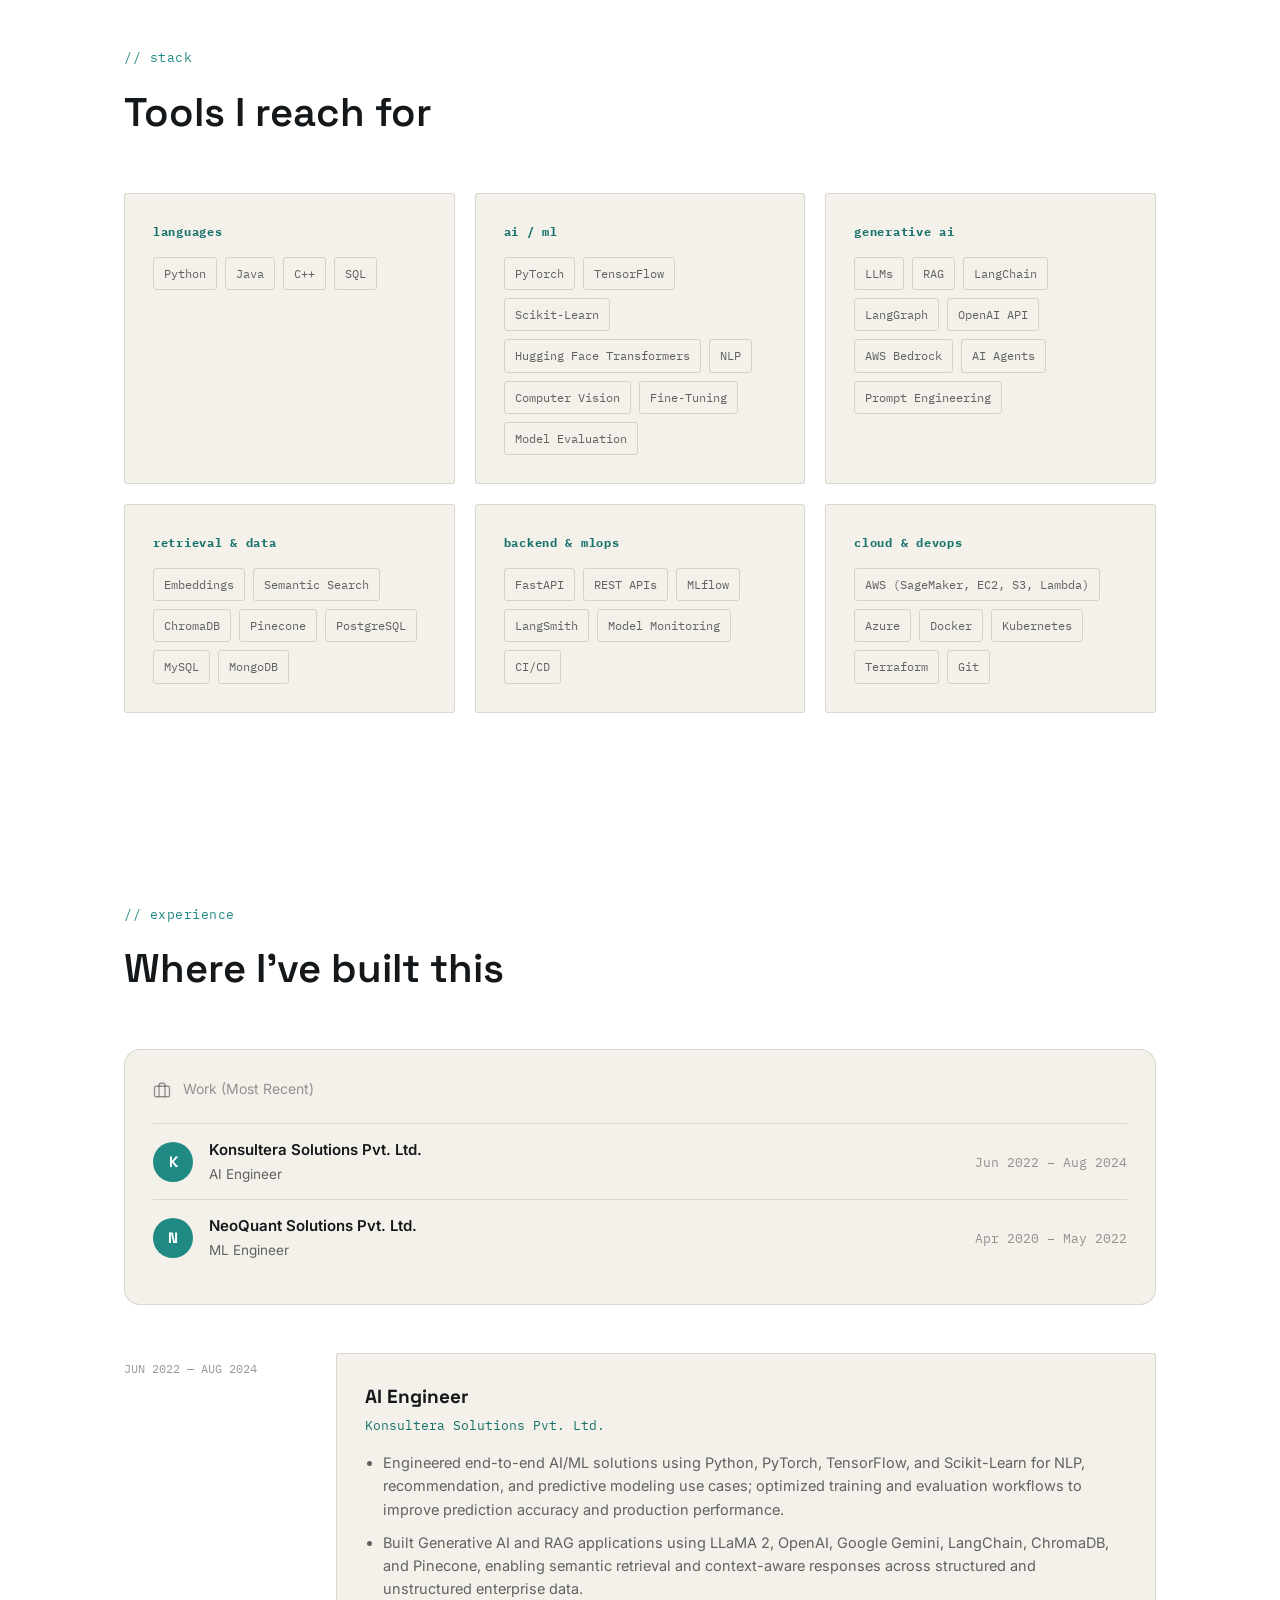
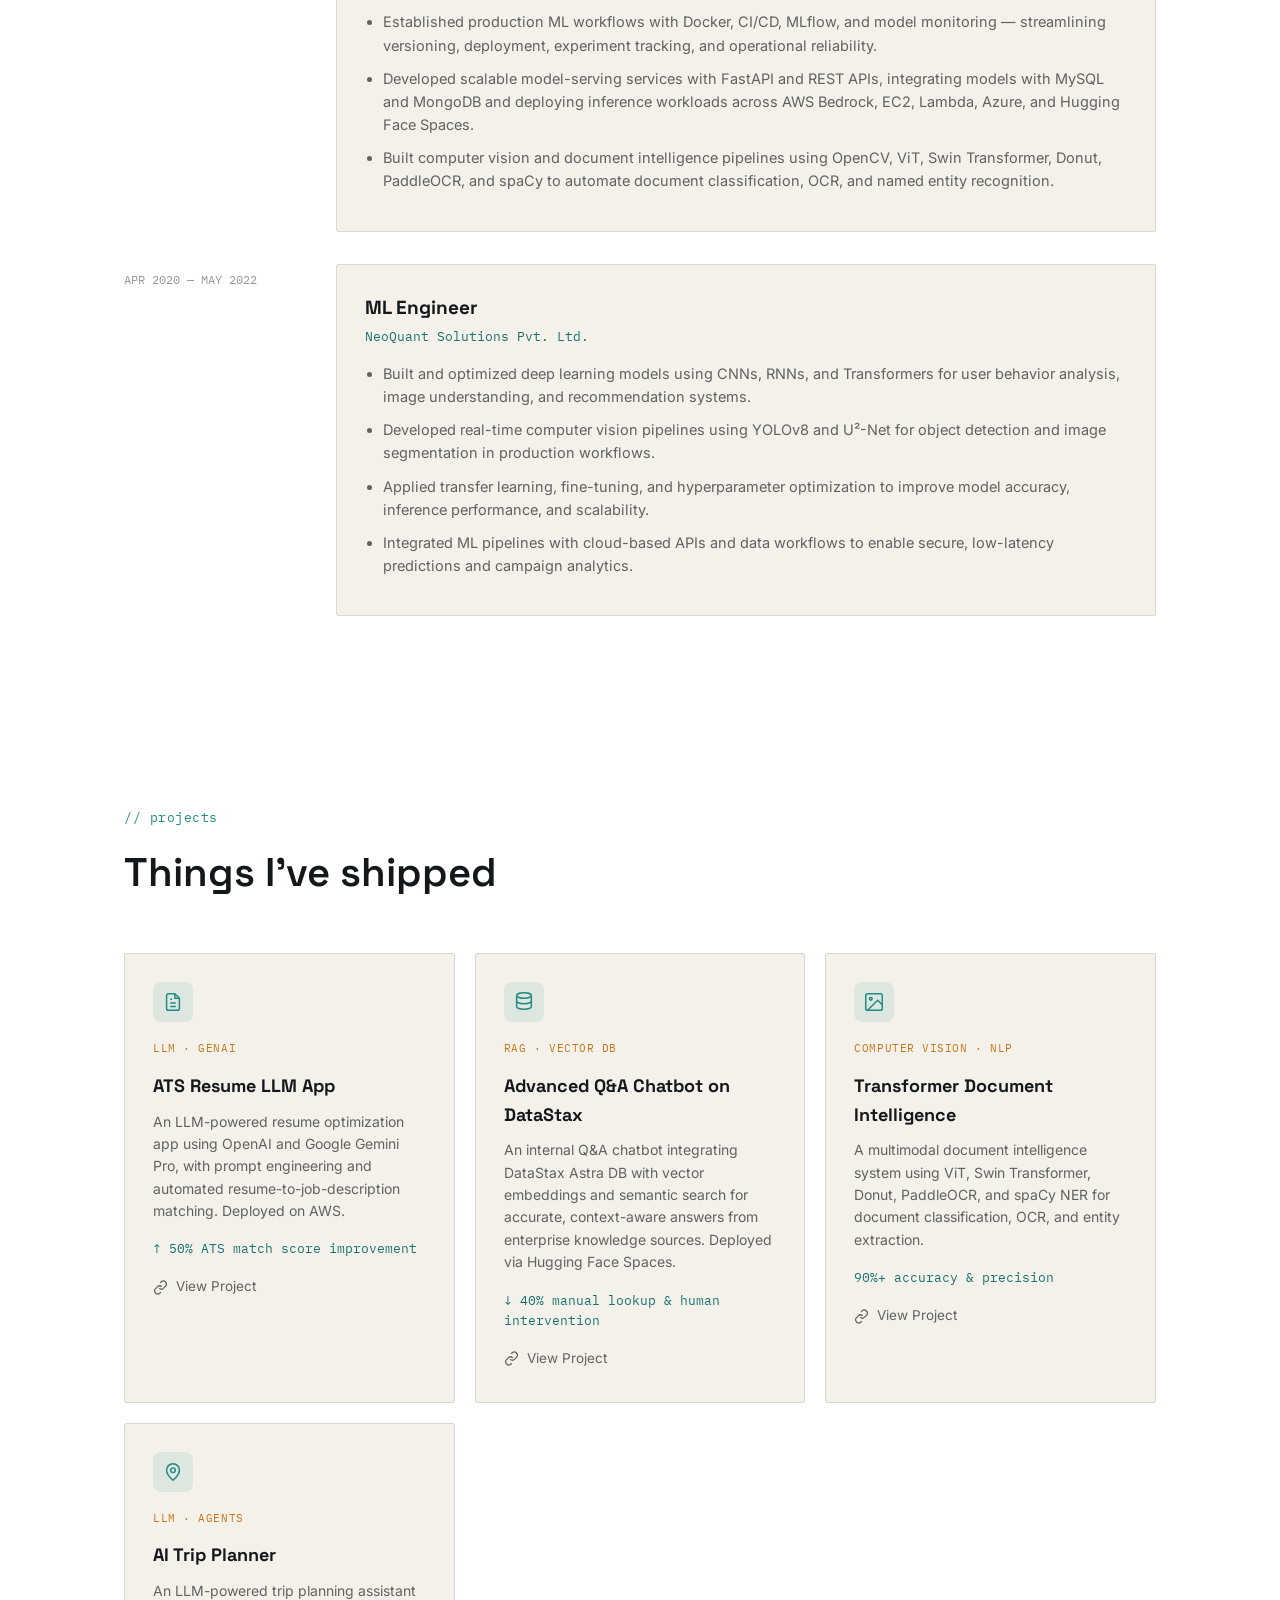
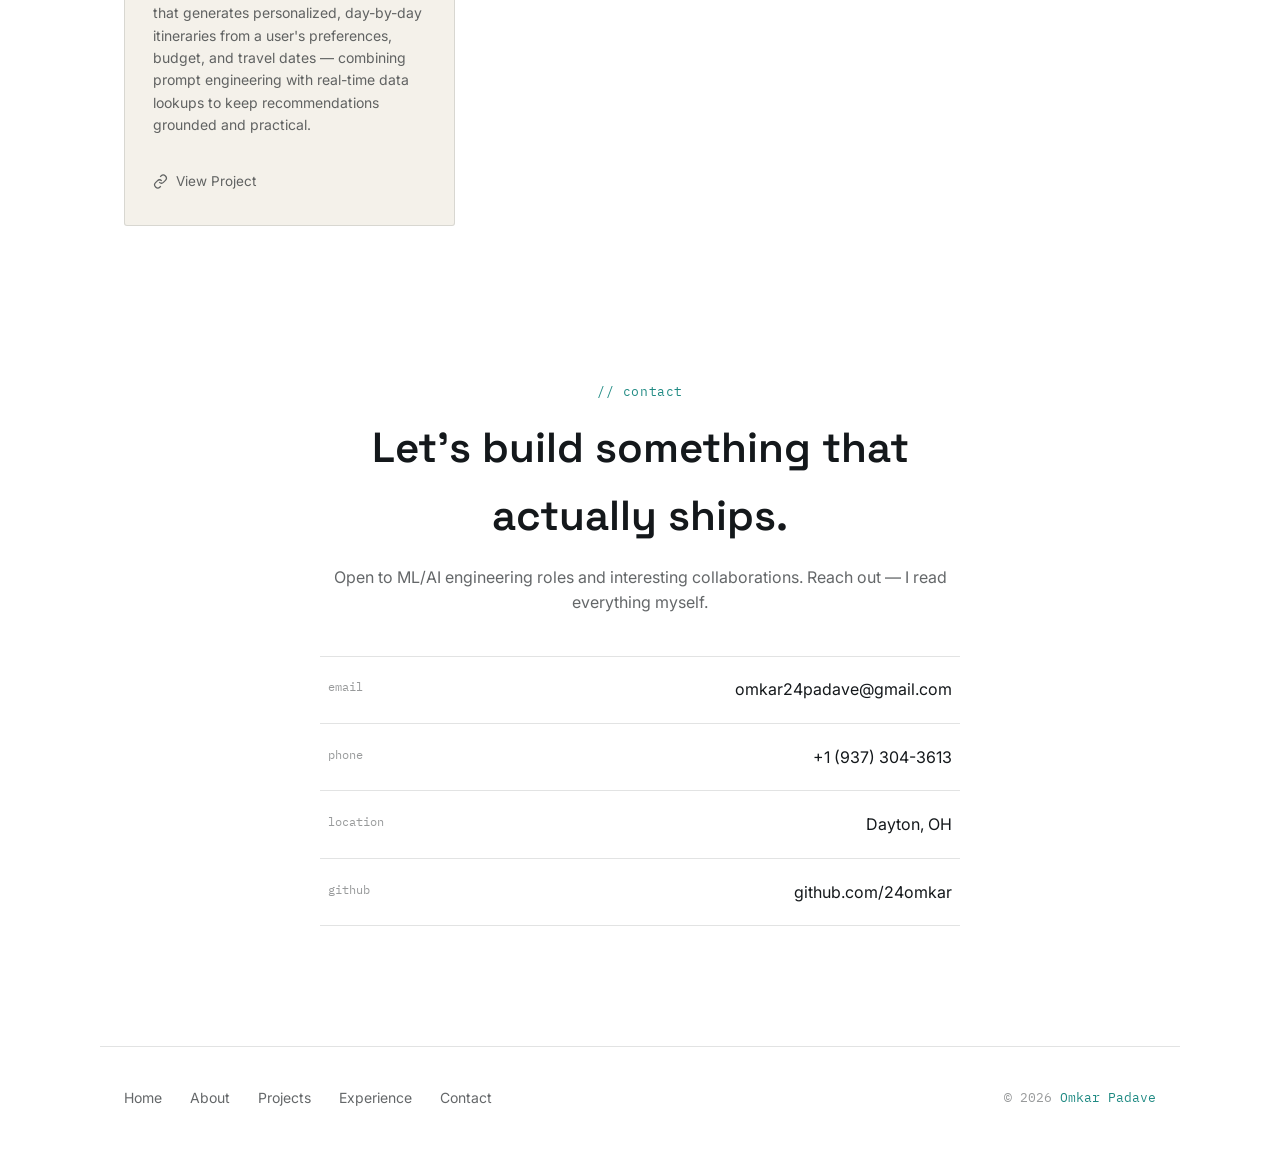
==== commit 3e6230fa: "Add files via upload" ====
--- a/index.html
+++ b/index.html
@@ -162,18 +162,18 @@
         <span>Work (Most Recent)</span>
       </div>
       <div class="work-row">
+        <div class="work-logo">K</div>
+        <div class="work-info">
+          <h4>Konsultera Solutions Pvt. Ltd.</h4>
+          <p>AI Engineer</p>
+        </div>
+        <div class="work-date mono">Jun 2022 – Aug 2024</div>
+      </div>
+      <div class="work-row">
         <div class="work-logo">N</div>
         <div class="work-info">
           <h4>NeoQuant Solutions Pvt. Ltd.</h4>
-          <p>ML Developer — AI Systems</p>
-        </div>
-        <div class="work-date mono">Jun 2022 – Aug 2024</div>
-      </div>
-      <div class="work-row">
-        <div class="work-logo">K</div>
-        <div class="work-info">
-          <h4>Konsultera Solutions Pvt. Ltd.</h4>
-          <p>ML &amp; Data Engineering</p>
+          <p>ML Engineer</p>
         </div>
         <div class="work-date mono">Apr 2020 – May 2022</div>
       </div>
@@ -183,8 +183,8 @@
       <div class="timeline-item">
         <div class="timeline-date mono">JUN 2022 — AUG 2024</div>
         <div class="timeline-content card">
-          <h3>ML Developer — AI Systems</h3>
-          <p class="timeline-org mono">NeoQuant Solutions Pvt. Ltd.</p>
+          <h3>AI Engineer</h3>
+          <p class="timeline-org mono">Konsultera Solutions Pvt. Ltd.</p>
           <ul>
             <li>Engineered end-to-end AI/ML solutions using Python, PyTorch, TensorFlow, and Scikit-Learn for NLP, recommendation, and predictive modeling use cases; optimized training and evaluation workflows to improve prediction accuracy and production performance.</li>
             <li>Built Generative AI and RAG applications using LLaMA 2, OpenAI, Google Gemini, LangChain, ChromaDB, and Pinecone, enabling semantic retrieval and context-aware responses across structured and unstructured enterprise data.</li>
@@ -198,8 +198,8 @@
       <div class="timeline-item">
         <div class="timeline-date mono">APR 2020 — MAY 2022</div>
         <div class="timeline-content card">
-          <h3>ML &amp; Data Engineering</h3>
-          <p class="timeline-org mono">Konsultera Solutions Pvt. Ltd.</p>
+          <h3>ML Engineer</h3>
+          <p class="timeline-org mono">NeoQuant Solutions Pvt. Ltd.</p>
           <ul>
             <li>Built and optimized deep learning models using CNNs, RNNs, and Transformers for user behavior analysis, image understanding, and recommendation systems.</li>
             <li>Developed real-time computer vision pipelines using YOLOv8 and U²-Net for object detection and image segmentation in production workflows.</li>
